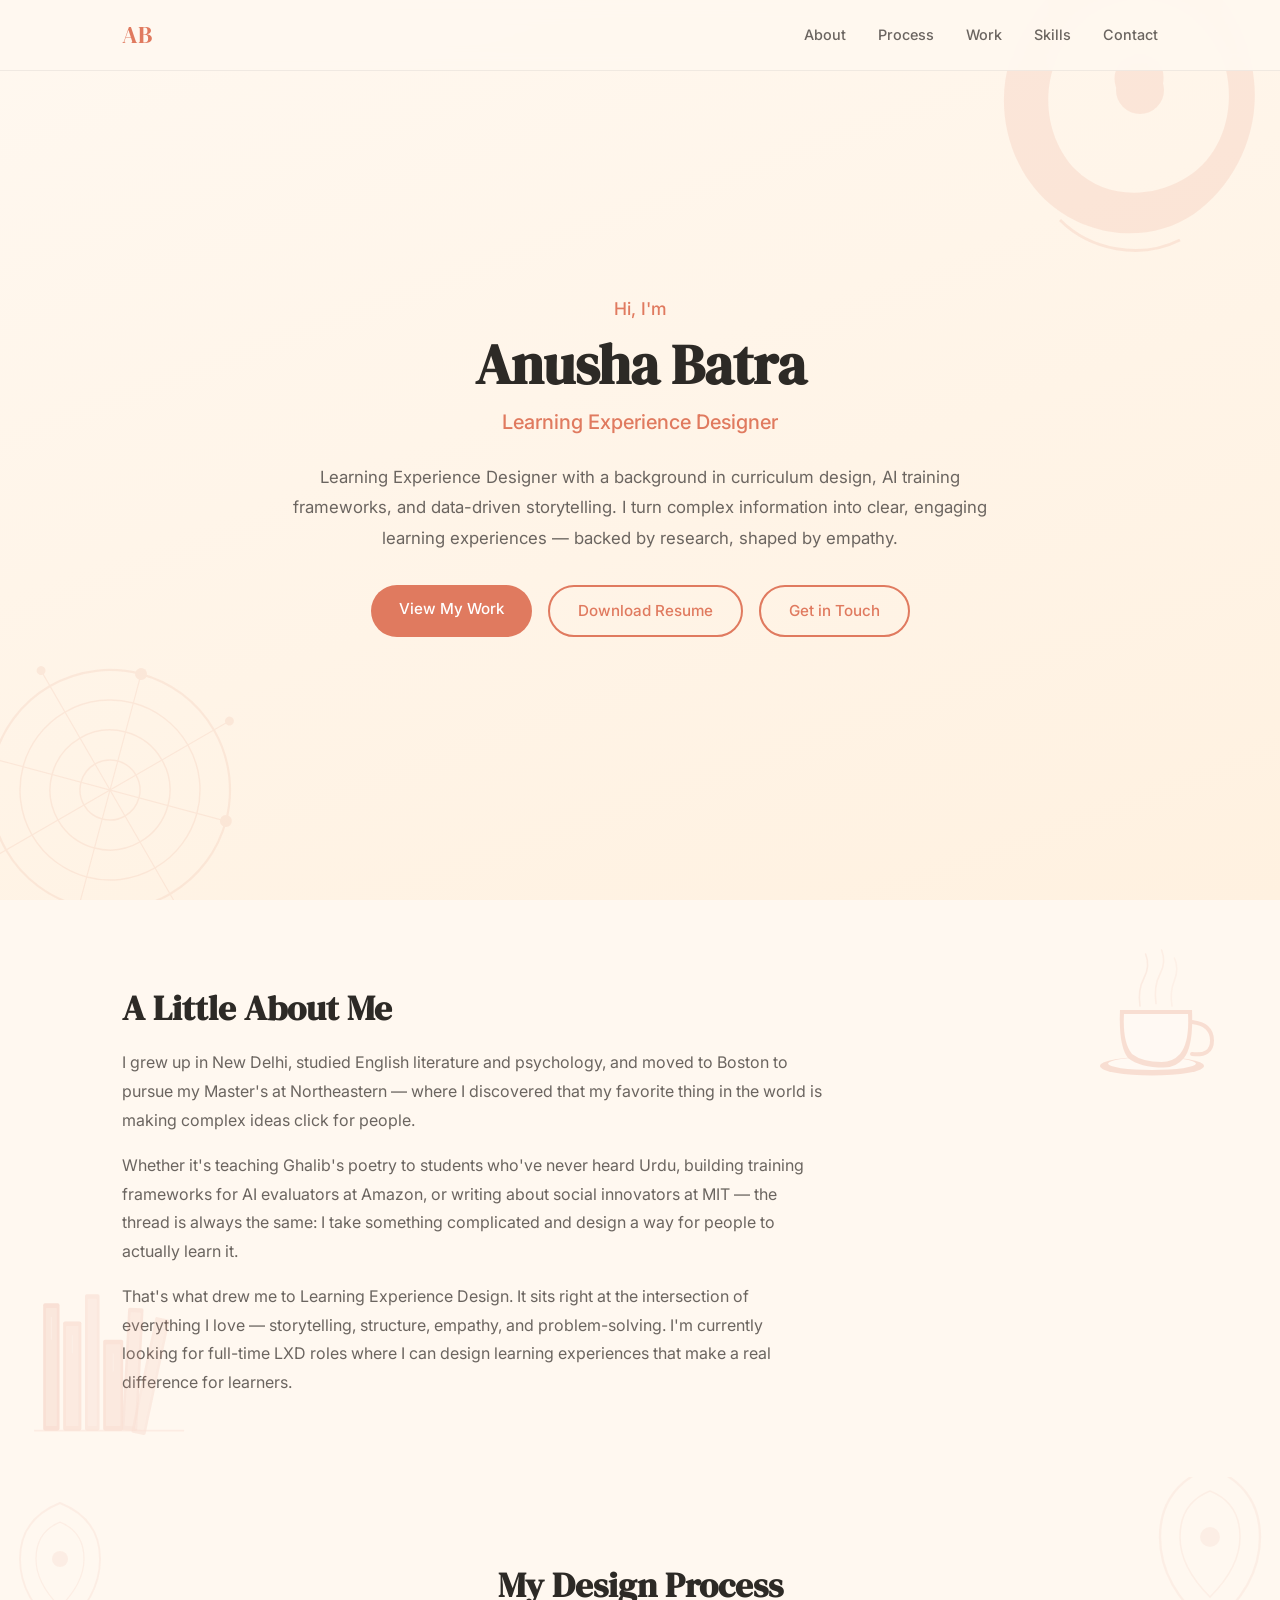
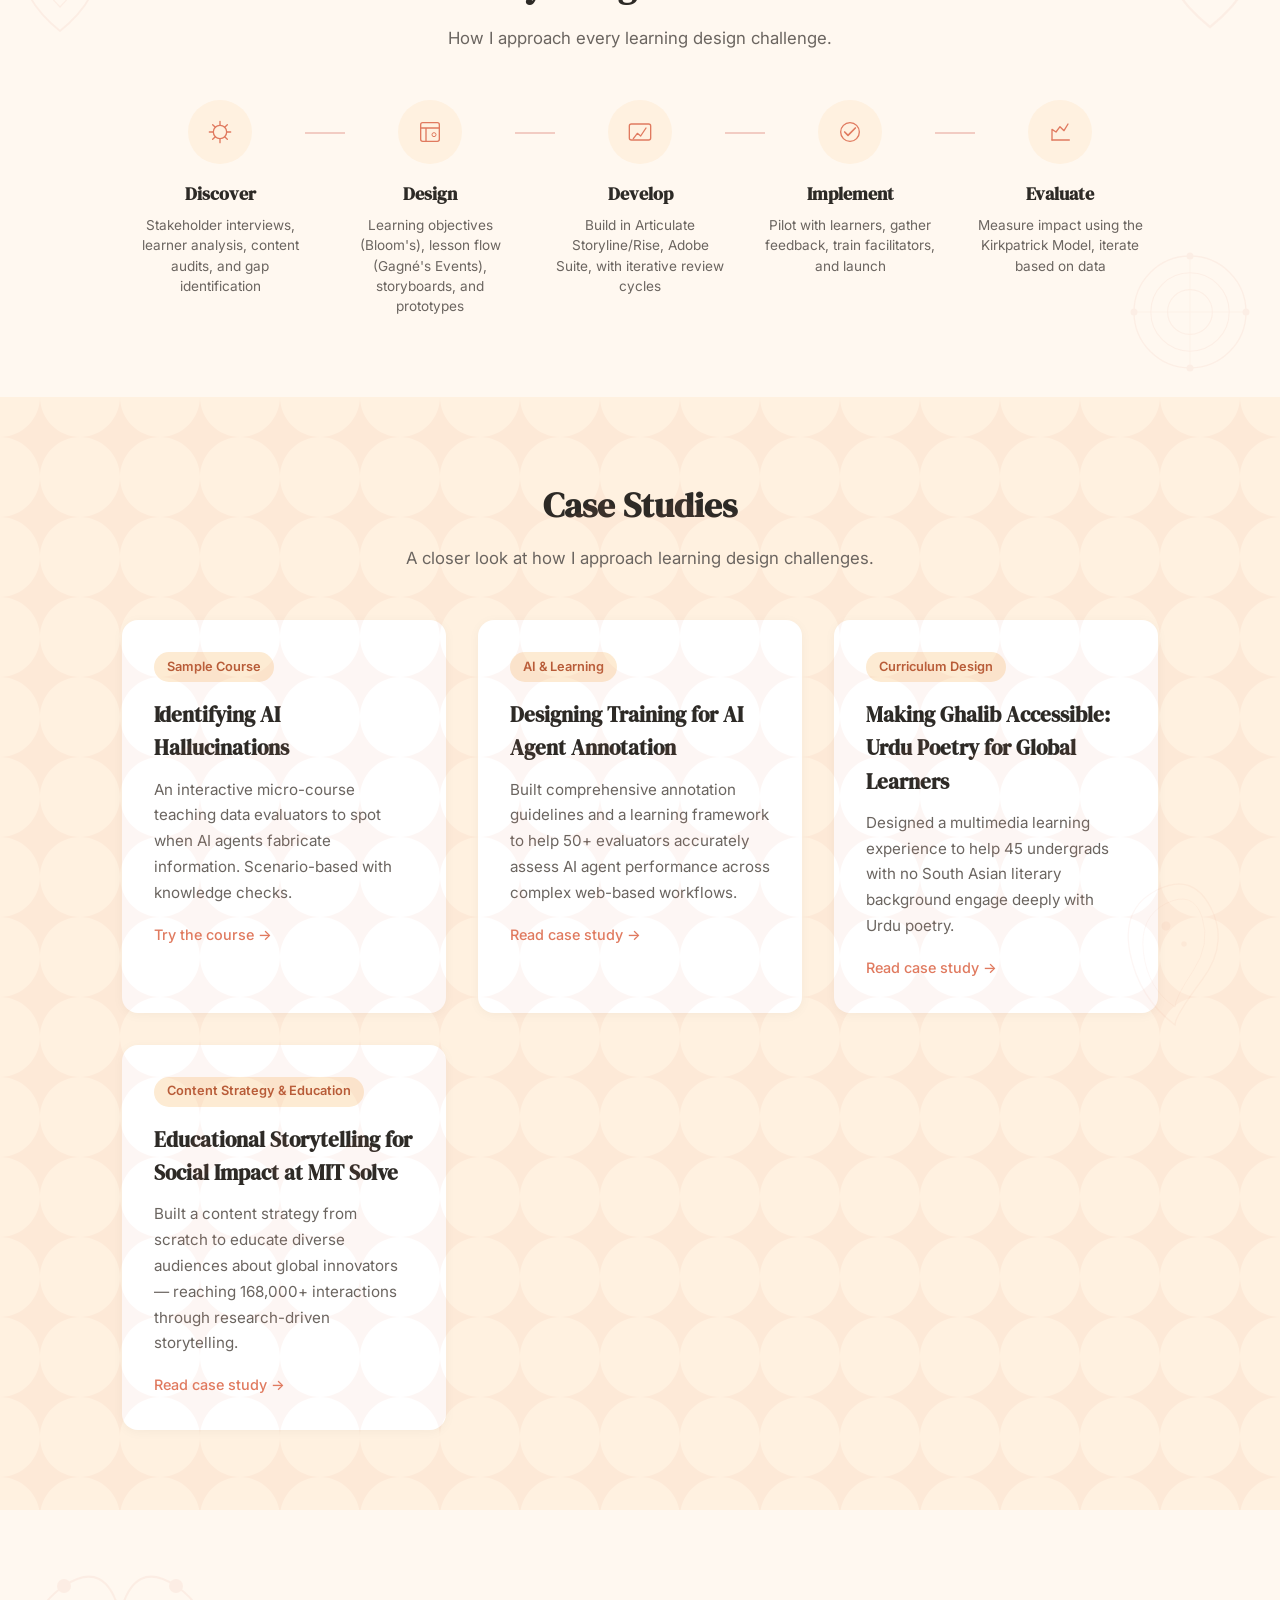
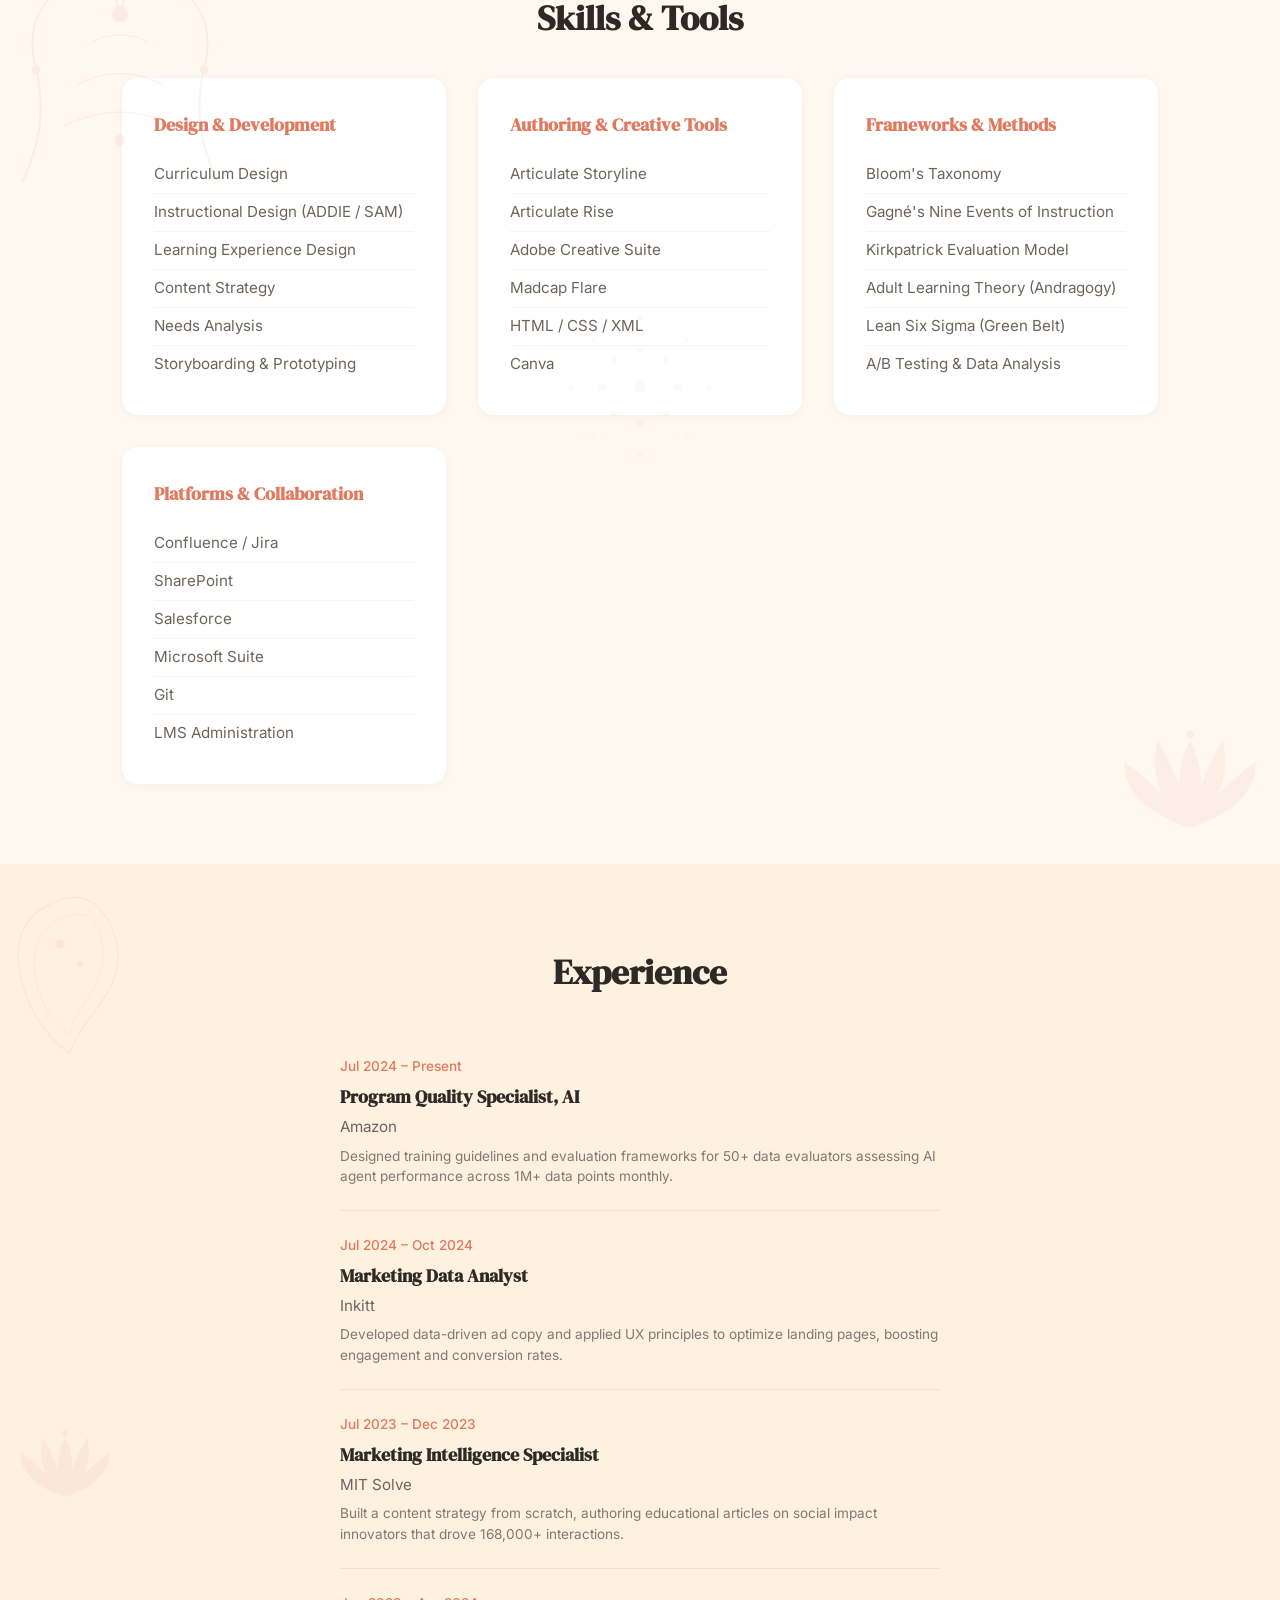
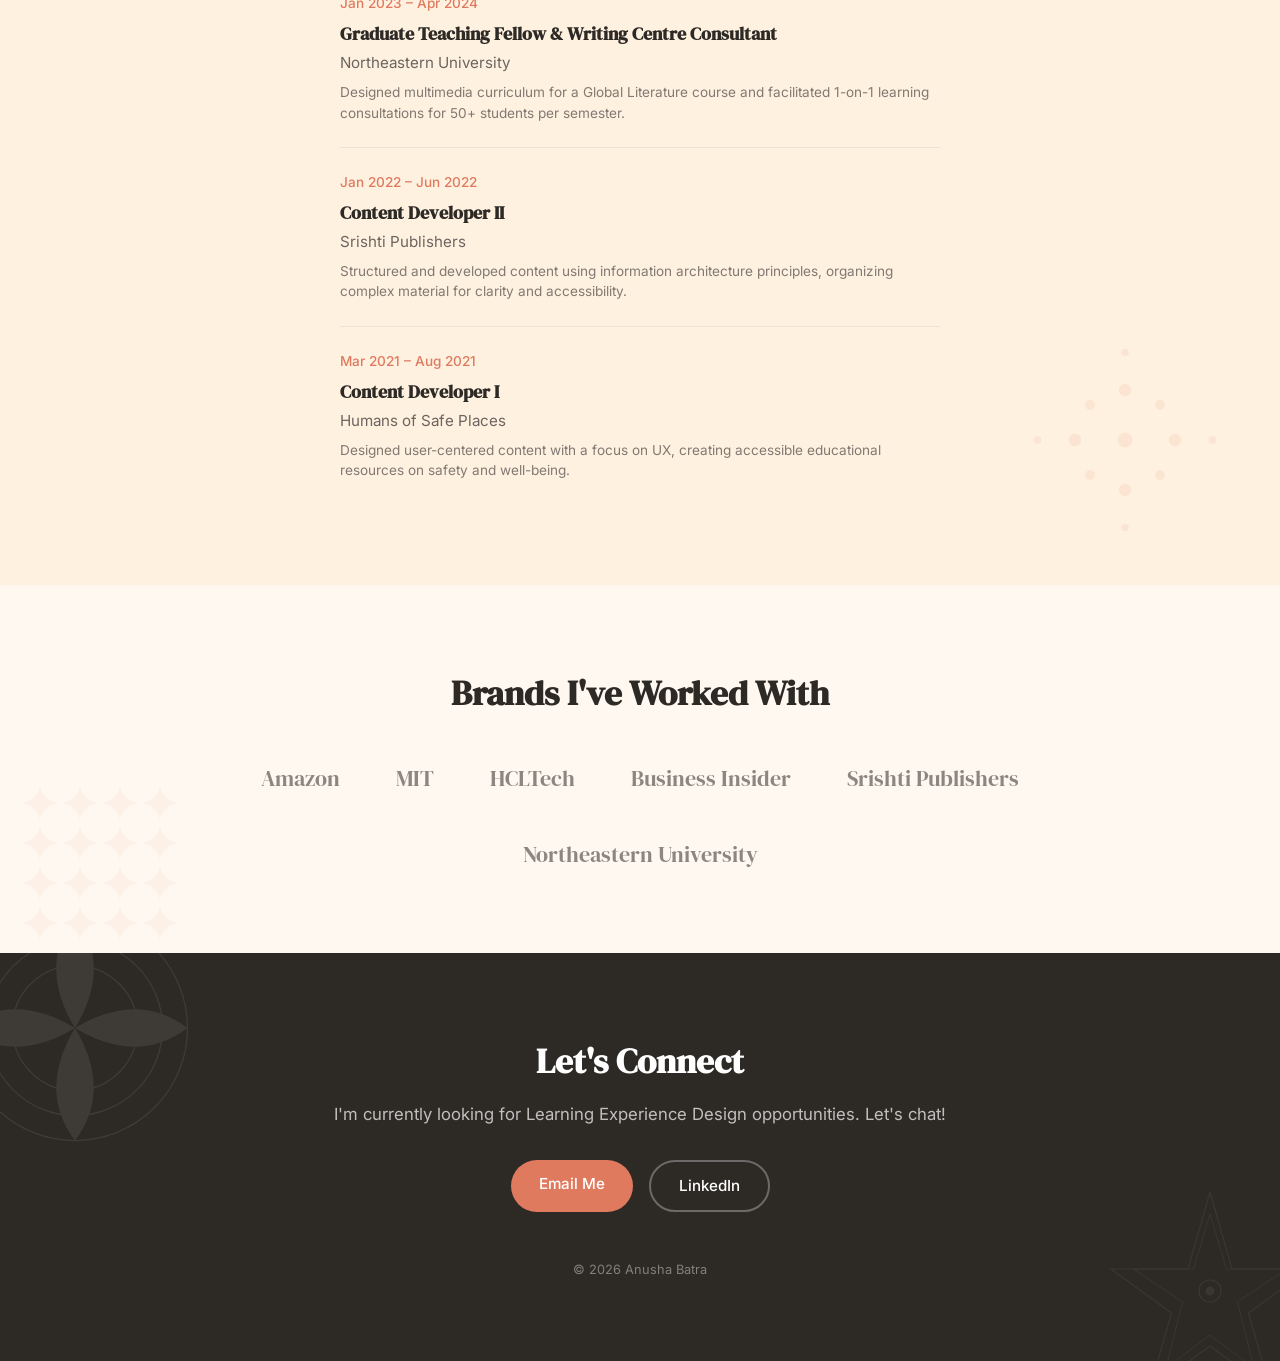
==== index.html @ 84cfc6dc "Add files via upload" ====
<!DOCTYPE html>
<html lang="en">
<head>
  <meta charset="UTF-8">
  <meta name="viewport" content="width=device-width, initial-scale=1.0">
  <title>Anusha Batra | Learning Experience Designer</title>
  <link rel="stylesheet" href="styles.css">
  <link rel="preconnect" href="https://fonts.googleapis.com">
  <link rel="preconnect" href="https://fonts.gstatic.com" crossorigin>
  <link href="https://fonts.googleapis.com/css2?family=DM+Serif+Display&family=Inter:wght@400;500;600&display=swap" rel="stylesheet">
</head>
<body>
  <nav class="navbar" aria-label="Main navigation">
    <div class="nav-container">
      <a href="#" class="nav-logo">AB</a>
      <ul class="nav-links">
        <li><a href="#about">About</a></li>
        <li><a href="#process">Process</a></li>
        <li><a href="#work">Work</a></li>
        <li><a href="#skills">Skills</a></li>
        <li><a href="#contact">Contact</a></li>
      </ul>
    </div>
  </nav>

  <header class="hero" id="about">
    <div class="hero-content">
      <p class="hero-greeting">Hi, I'm</p>
      <h1 class="hero-name">Anusha Batra</h1>
      <p class="hero-title">Learning Experience Designer</p>
      <p class="hero-bio">
        Learning Experience Designer with a background in curriculum design, AI training frameworks, 
        and data-driven storytelling. I turn complex information into clear, engaging learning 
        experiences &mdash; backed by research, shaped by empathy.
      </p>
      <div class="hero-cta">
        <a href="#work" class="btn btn-primary">View My Work</a>
        <a href="resume.pdf" download class="btn btn-secondary">Download Resume</a>
        <a href="#contact" class="btn btn-secondary">Get in Touch</a>
      </div>
    </div>
  </header>

  <section class="about-me" id="about-me">
    <div class="section-container">
      <div class="about-grid">
        <div class="about-text">
          <h2 class="section-title" style="text-align:left;">A Little About Me</h2>
          <p>
            I grew up in New Delhi, studied English literature and psychology, and moved to Boston 
            to pursue my Master's at Northeastern — where I discovered that my favorite thing in 
            the world is making complex ideas click for people.
          </p>
          <p>
            Whether it's teaching Ghalib's poetry to students who've never heard Urdu, building 
            training frameworks for AI evaluators at Amazon, or writing about social innovators 
            at MIT — the thread is always the same: I take something complicated and design a 
            way for people to actually learn it.
          </p>
          <p>
            That's what drew me to Learning Experience Design. It sits right at the intersection 
            of everything I love — storytelling, structure, empathy, and problem-solving. I'm 
            currently looking for full-time LXD roles where I can design learning experiences 
            that make a real difference for learners.
          </p>
        </div>
      </div>
    </div>
  </section>

  <section class="process" id="process">
    <div class="motif motif-process-1" aria-hidden="true"></div>
    <div class="motif motif-process-2" aria-hidden="true"></div>
    <div class="section-container">
      <h2 class="section-title">My Design Process</h2>
      <p class="section-subtitle">How I approach every learning design challenge.</p>
      <div class="process-track">
        <div class="process-step">
          <div class="process-icon">
            <svg viewBox="0 0 48 48" fill="none" xmlns="http://www.w3.org/2000/svg" aria-hidden="true">
              <circle cx="24" cy="24" r="10" stroke="currentColor" stroke-width="2"/>
              <path d="M24 14V8M24 40v-6M34 24h6M8 24h6M31 17l4-4M13 35l4-4M31 31l4 4M13 13l4 4" stroke="currentColor" stroke-width="2" stroke-linecap="round"/>
            </svg>
          </div>
          <h3 class="process-label">Discover</h3>
          <p class="process-desc">Stakeholder interviews, learner analysis, content audits, and gap identification</p>
        </div>
        <div class="process-connector" aria-hidden="true"></div>
        <div class="process-step">
          <div class="process-icon">
            <svg viewBox="0 0 48 48" fill="none" xmlns="http://www.w3.org/2000/svg" aria-hidden="true">
              <rect x="10" y="10" width="28" height="28" rx="3" stroke="currentColor" stroke-width="2"/>
              <path d="M10 18h28M18 18v20" stroke="currentColor" stroke-width="2"/>
              <circle cx="30" cy="28" r="3" stroke="currentColor" stroke-width="1.5"/>
            </svg>
          </div>
          <h3 class="process-label">Design</h3>
          <p class="process-desc">Learning objectives (Bloom's), lesson flow (Gagn&eacute;'s Events), storyboards, and prototypes</p>
        </div>
        <div class="process-connector" aria-hidden="true"></div>
        <div class="process-step">
          <div class="process-icon">
            <svg viewBox="0 0 48 48" fill="none" xmlns="http://www.w3.org/2000/svg" aria-hidden="true">
              <path d="M14 34l6-8 5 4 8-12" stroke="currentColor" stroke-width="2" stroke-linecap="round" stroke-linejoin="round"/>
              <rect x="8" y="12" width="32" height="24" rx="3" stroke="currentColor" stroke-width="2"/>
            </svg>
          </div>
          <h3 class="process-label">Develop</h3>
          <p class="process-desc">Build in Articulate Storyline/Rise, Adobe Suite, with iterative review cycles</p>
        </div>
        <div class="process-connector" aria-hidden="true"></div>
        <div class="process-step">
          <div class="process-icon">
            <svg viewBox="0 0 48 48" fill="none" xmlns="http://www.w3.org/2000/svg" aria-hidden="true">
              <path d="M16 24l5 5 11-11" stroke="currentColor" stroke-width="2.5" stroke-linecap="round" stroke-linejoin="round"/>
              <circle cx="24" cy="24" r="14" stroke="currentColor" stroke-width="2"/>
            </svg>
          </div>
          <h3 class="process-label">Implement</h3>
          <p class="process-desc">Pilot with learners, gather feedback, train facilitators, and launch</p>
        </div>
        <div class="process-connector" aria-hidden="true"></div>
        <div class="process-step">
          <div class="process-icon">
            <svg viewBox="0 0 48 48" fill="none" xmlns="http://www.w3.org/2000/svg" aria-hidden="true">
              <path d="M12 36V20l6 4 6-8 6 6 6-10" stroke="currentColor" stroke-width="2" stroke-linecap="round" stroke-linejoin="round"/>
              <path d="M12 36h26" stroke="currentColor" stroke-width="2" stroke-linecap="round"/>
            </svg>
          </div>
          <h3 class="process-label">Evaluate</h3>
          <p class="process-desc">Measure impact using the Kirkpatrick Model, iterate based on data</p>
        </div>
      </div>
    </div>
  </section>

  <section class="work" id="work">
    <div class="motif motif-work-1" aria-hidden="true"></div>
    <div class="section-container">
      <h2 class="section-title">Case Studies</h2>
      <p class="section-subtitle">A closer look at how I approach learning design challenges.</p>

      <div class="case-studies-grid">
        <article class="case-card">
          <a href="sample-course.html" class="case-card-link">
          <div class="case-tag">Sample Course</div>
          <h3 class="case-title">Identifying AI Hallucinations</h3>
          <p class="case-summary">
            An interactive micro-course teaching data evaluators to spot when AI agents 
            fabricate information. Scenario-based with knowledge checks.
          </p>
          <span class="case-link">Try the course &rarr;</span>
          </a>
        </article>

        <article class="case-card">
          <a href="case-study-1.html" class="case-card-link">
          <div class="case-tag">AI &amp; Learning</div>
          <h3 class="case-title">Designing Training for AI Agent Annotation</h3>
          <p class="case-summary">
            Built comprehensive annotation guidelines and a learning framework to help 50+ evaluators 
            accurately assess AI agent performance across complex web-based workflows.
          </p>
          <span class="case-link">Read case study &rarr;</span>
          </a>
        </article>

        <article class="case-card">
          <a href="case-study-2.html" class="case-card-link">
          <div class="case-tag">Curriculum Design</div>
          <h3 class="case-title">Making Ghalib Accessible: Urdu Poetry for Global Learners</h3>
          <p class="case-summary">
            Designed a multimedia learning experience to help 45 undergrads with no South Asian 
            literary background engage deeply with Urdu poetry.
          </p>
          <span class="case-link">Read case study &rarr;</span>
          </a>
        </article>

        <article class="case-card">
          <a href="case-study-3.html" class="case-card-link">
          <div class="case-tag">Content Strategy &amp; Education</div>
          <h3 class="case-title">Educational Storytelling for Social Impact at MIT Solve</h3>
          <p class="case-summary">
            Built a content strategy from scratch to educate diverse audiences about global 
            innovators — reaching 168,000+ interactions through research-driven storytelling.
          </p>
          <span class="case-link">Read case study &rarr;</span>
          </a>
        </article>
      </div>
    </div>
  </section>

  <section class="skills" id="skills">
    <div class="motif motif-skills-1" aria-hidden="true"></div>
    <div class="section-container">
      <h2 class="section-title">Skills &amp; Tools</h2>
      <div class="skills-grid">
        <div class="skill-group">
          <h3 class="skill-group-title">Design &amp; Development</h3>
          <ul class="skill-list">
            <li>Curriculum Design</li>
            <li>Instructional Design (ADDIE / SAM)</li>
            <li>Learning Experience Design</li>
            <li>Content Strategy</li>
            <li>Needs Analysis</li>
            <li>Storyboarding &amp; Prototyping</li>
          </ul>
        </div>
        <div class="skill-group">
          <h3 class="skill-group-title">Authoring &amp; Creative Tools</h3>
          <ul class="skill-list">
            <li>Articulate Storyline</li>
            <li>Articulate Rise</li>
            <li>Adobe Creative Suite</li>
            <li>Madcap Flare</li>
            <li>HTML / CSS / XML</li>
            <li>Canva</li>
          </ul>
        </div>
        <div class="skill-group">
          <h3 class="skill-group-title">Frameworks &amp; Methods</h3>
          <ul class="skill-list">
            <li>Bloom's Taxonomy</li>
            <li>Gagn&eacute;'s Nine Events of Instruction</li>
            <li>Kirkpatrick Evaluation Model</li>
            <li>Adult Learning Theory (Andragogy)</li>
            <li>Lean Six Sigma (Green Belt)</li>
            <li>A/B Testing &amp; Data Analysis</li>
          </ul>
        </div>
        <div class="skill-group">
          <h3 class="skill-group-title">Platforms &amp; Collaboration</h3>
          <ul class="skill-list">
            <li>Confluence / Jira</li>
            <li>SharePoint</li>
            <li>Salesforce</li>
            <li>Microsoft Suite</li>
            <li>Git</li>
            <li>LMS Administration</li>
          </ul>
        </div>
      </div>
    </div>
  </section>

  <section class="experience" id="experience">
    <div class="motif motif-exp-1" aria-hidden="true"></div>
    <div class="section-container">
      <h2 class="section-title">Experience</h2>
      <div class="timeline">
        <div class="timeline-item">
          <div class="timeline-date">Jul 2024 &ndash; Present</div>
          <h3 class="timeline-role">Program Quality Specialist, AI</h3>
          <p class="timeline-company">Amazon</p>
          <p class="timeline-desc">Designed training guidelines and evaluation frameworks for 50+ data evaluators assessing AI agent performance across 1M+ data points monthly.</p>
        </div>
        <div class="timeline-item">
          <div class="timeline-date">Jul 2024 &ndash; Oct 2024</div>
          <h3 class="timeline-role">Marketing Data Analyst</h3>
          <p class="timeline-company">Inkitt</p>
          <p class="timeline-desc">Developed data-driven ad copy and applied UX principles to optimize landing pages, boosting engagement and conversion rates.</p>
        </div>
        <div class="timeline-item">
          <div class="timeline-date">Jul 2023 &ndash; Dec 2023</div>
          <h3 class="timeline-role">Marketing Intelligence Specialist</h3>
          <p class="timeline-company">MIT Solve</p>
          <p class="timeline-desc">Built a content strategy from scratch, authoring educational articles on social impact innovators that drove 168,000+ interactions.</p>
        </div>
        <div class="timeline-item">
          <div class="timeline-date">Jan 2023 &ndash; Apr 2024</div>
          <h3 class="timeline-role">Graduate Teaching Fellow &amp; Writing Centre Consultant</h3>
          <p class="timeline-company">Northeastern University</p>
          <p class="timeline-desc">Designed multimedia curriculum for a Global Literature course and facilitated 1-on-1 learning consultations for 50+ students per semester.</p>
        </div>
        <div class="timeline-item">
          <div class="timeline-date">Jan 2022 &ndash; Jun 2022</div>
          <h3 class="timeline-role">Content Developer II</h3>
          <p class="timeline-company">Srishti Publishers</p>
          <p class="timeline-desc">Structured and developed content using information architecture principles, organizing complex material for clarity and accessibility.</p>
        </div>
        <div class="timeline-item">
          <div class="timeline-date">Mar 2021 &ndash; Aug 2021</div>
          <h3 class="timeline-role">Content Developer I</h3>
          <p class="timeline-company">Humans of Safe Places</p>
          <p class="timeline-desc">Designed user-centered content with a focus on UX, creating accessible educational resources on safety and well-being.</p>
        </div>
      </div>
    </div>
  </section>

  <section class="brands">
    <div class="motif motif-edu-1" aria-hidden="true"></div>
    <div class="section-container">
      <h2 class="section-title">Brands I've Worked With</h2>
      <div class="brands-grid">
        <div class="brand-item">Amazon</div>
        <div class="brand-item">MIT</div>
        <div class="brand-item">HCLTech</div>
        <div class="brand-item">Business Insider</div>
        <div class="brand-item">Srishti Publishers</div>
        <div class="brand-item">Northeastern University</div>
      </div>
    </div>
  </section>

  <footer class="footer" id="contact">
    <div class="section-container">
      <h2 class="section-title">Let's Connect</h2>
      <p class="footer-text">I'm currently looking for Learning Experience Design opportunities. Let's chat!</p>
      <div class="footer-links">
        <a href="mailto:anusha.batra2009@gmail.com" class="btn btn-primary">Email Me</a>
        <a href="https://www.linkedin.com/in/anusha-batra/" target="_blank" rel="noopener noreferrer" class="btn btn-secondary">LinkedIn</a>
      </div>
      <p class="footer-copy">&copy; 2026 Anusha Batra</p>
    </div>
  </footer>
</body>
</html>
---- styles.css ----
/* === Reset & Base === */
*, *::before, *::after {
  margin: 0;
  padding: 0;
  box-sizing: border-box;
}

:root {
  --color-bg: #FFF8F0;
  --color-bg-warm: #FFF1E0;
  --color-text: #2D2A26;
  --color-text-light: #6B6560;
  --color-accent: #E07A5F;
  --color-accent-hover: #C4603F;
  --color-accent-soft: #F2CCC3;
  --color-card-bg: #FFFFFF;
  --color-tag-bg: #FDEBD3;
  --color-tag-text: #B85C38;
  --font-heading: 'DM Serif Display', serif;
  --font-body: 'Inter', sans-serif;
}

html {
  scroll-behavior: smooth;
}

body {
  font-family: var(--font-body);
  background-color: var(--color-bg);
  color: var(--color-text);
  line-height: 1.6;
}

/* === Navigation === */
.navbar {
  position: fixed;
  top: 0;
  width: 100%;
  background: rgba(255, 248, 240, 0.95);
  backdrop-filter: blur(10px);
  z-index: 100;
  border-bottom: 1px solid rgba(0,0,0,0.06);
}

.nav-container {
  max-width: 1100px;
  margin: 0 auto;
  padding: 1rem 2rem;
  display: flex;
  justify-content: space-between;
  align-items: center;
}

.nav-logo {
  font-family: var(--font-heading);
  font-size: 1.5rem;
  color: var(--color-accent);
  text-decoration: none;
}

.nav-links {
  list-style: none;
  display: flex;
  gap: 2rem;
}

.nav-links a {
  text-decoration: none;
  color: var(--color-text-light);
  font-size: 0.9rem;
  font-weight: 500;
  transition: color 0.2s;
}

.nav-links a:hover {
  color: var(--color-accent);
}

/* === Hero === */
.hero {
  min-height: 100vh;
  display: flex;
  align-items: center;
  justify-content: center;
  padding: 6rem 2rem 4rem;
  background: linear-gradient(160deg, var(--color-bg) 0%, var(--color-bg-warm) 100%);
  position: relative;
  overflow: hidden;
}

/* Desi-inspired paisley corner — top right */
.hero::before {
  content: '';
  position: absolute;
  top: -60px;
  right: -60px;
  width: 400px;
  height: 400px;
  opacity: 0.12;
  background-image: url("data:image/svg+xml,%3Csvg xmlns='http://www.w3.org/2000/svg' viewBox='0 0 200 200'%3E%3Cpath d='M100 10c-30 0-55 20-65 50-8 25 0 55 20 72s50 20 72 5c20-14 33-40 30-67C154 35 130 10 100 10zm0 20c20 0 38 15 43 35 5 22-3 45-22 55-18 10-40 8-53-5s-18-35-10-55C65 42 82 30 100 30z' fill='%23E07A5F'/%3E%3Ccircle cx='100' cy='75' r='12' fill='%23E07A5F'/%3E%3Cpath d='M100 55c-5 0-10 4-12 10-2 5 0 12 5 15s12 4 15 0 5-10 3-16c-2-5-6-9-11-9z' fill='%23E07A5F'/%3E%3Cpath d='M70 120c10 15 30 20 50 15' stroke='%23E07A5F' fill='none' stroke-width='2'/%3E%3Cpath d='M60 140c15 15 40 20 60 10' stroke='%23E07A5F' fill='none' stroke-width='1.5'/%3E%3C/svg%3E");
  background-repeat: no-repeat;
  background-size: contain;
  pointer-events: none;
}

/* Desi-inspired motif — bottom left */
.hero::after {
  content: '';
  position: absolute;
  bottom: -40px;
  left: -40px;
  width: 300px;
  height: 300px;
  opacity: 0.1;
  background-image: url("data:image/svg+xml,%3Csvg xmlns='http://www.w3.org/2000/svg' viewBox='0 0 200 200'%3E%3Ccircle cx='100' cy='100' r='80' stroke='%23E07A5F' fill='none' stroke-width='1.5'/%3E%3Ccircle cx='100' cy='100' r='60' stroke='%23E07A5F' fill='none' stroke-width='1'/%3E%3Ccircle cx='100' cy='100' r='40' stroke='%23E07A5F' fill='none' stroke-width='1'/%3E%3Ccircle cx='100' cy='100' r='20' stroke='%23E07A5F' fill='none' stroke-width='1'/%3E%3Cpath d='M100 20 L100 180 M20 100 L180 100 M35 35 L165 165 M165 35 L35 165' stroke='%23E07A5F' fill='none' stroke-width='0.8'/%3E%3Ccircle cx='100' cy='20' r='4' fill='%23E07A5F'/%3E%3Ccircle cx='100' cy='180' r='4' fill='%23E07A5F'/%3E%3Ccircle cx='20' cy='100' r='4' fill='%23E07A5F'/%3E%3Ccircle cx='180' cy='100' r='4' fill='%23E07A5F'/%3E%3Ccircle cx='35' cy='35' r='3' fill='%23E07A5F'/%3E%3Ccircle cx='165' cy='165' r='3' fill='%23E07A5F'/%3E%3Ccircle cx='165' cy='35' r='3' fill='%23E07A5F'/%3E%3Ccircle cx='35' cy='165' r='3' fill='%23E07A5F'/%3E%3C/svg%3E");
  background-repeat: no-repeat;
  background-size: contain;
  pointer-events: none;
  transform: rotate(15deg);
}

.hero-content {
  max-width: 700px;
  text-align: center;
}

.hero-greeting {
  font-size: 1.1rem;
  color: var(--color-accent);
  font-weight: 500;
  margin-bottom: 0.5rem;
}

.hero-name {
  font-family: var(--font-heading);
  font-size: 3.5rem;
  color: var(--color-text);
  margin-bottom: 0.5rem;
  line-height: 1.2;
}

.hero-title {
  font-size: 1.25rem;
  color: var(--color-accent);
  font-weight: 500;
  margin-bottom: 1.5rem;
}

.hero-bio {
  font-size: 1.05rem;
  color: var(--color-text-light);
  line-height: 1.8;
  margin-bottom: 2rem;
}

.hero-cta {
  display: flex;
  gap: 1rem;
  justify-content: center;
  flex-wrap: wrap;
}

/* === Buttons === */
.btn {
  display: inline-block;
  padding: 0.75rem 1.75rem;
  border-radius: 50px;
  text-decoration: none;
  font-size: 0.95rem;
  font-weight: 500;
  transition: all 0.2s;
}

.btn-primary {
  background: var(--color-accent);
  color: #fff;
}

.btn-primary:hover {
  background: var(--color-accent-hover);
  transform: translateY(-1px);
}

.btn-secondary {
  background: transparent;
  color: var(--color-accent);
  border: 2px solid var(--color-accent);
}

.btn-secondary:hover {
  background: var(--color-accent);
  color: #fff;
  transform: translateY(-1px);
}

/* === Sections === */
.section-container {
  max-width: 1100px;
  margin: 0 auto;
  padding: 5rem 2rem;
}

.section-title {
  font-family: var(--font-heading);
  font-size: 2.2rem;
  text-align: center;
  margin-bottom: 0.75rem;
  color: var(--color-text);
}

.section-subtitle {
  text-align: center;
  color: var(--color-text-light);
  margin-bottom: 3rem;
  font-size: 1.05rem;
}

/* === About Me === */
.about-me {
  background: var(--color-bg);
  position: relative;
  overflow: hidden;
}

/* Chai cup — right side */
.about-me::before {
  content: '';
  position: absolute;
  top: 30px;
  right: 40px;
  width: 160px;
  height: 160px;
  opacity: 0.2;
  background-image: url("data:image/svg+xml,%3Csvg xmlns='http://www.w3.org/2000/svg' viewBox='0 0 200 200'%3E%3C!-- saucer --%3E%3Cellipse cx='90' cy='170' rx='65' ry='12' fill='%23E07A5F'/%3E%3Cellipse cx='90' cy='167' rx='55' ry='8' fill='%23fff'/%3E%3C!-- cup body --%3E%3Cpath d='M50 100 Q48 145 60 160 Q75 172 105 172 Q120 172 130 160 Q142 145 140 100 Z' fill='%23E07A5F'/%3E%3Cpath d='M55 105 Q53 140 65 155 Q78 165 102 165 Q116 165 125 155 Q137 140 135 105 Z' fill='%23fff'/%3E%3C!-- handle --%3E%3Cpath d='M140 115 Q165 118 165 138 Q165 158 140 155' stroke='%23E07A5F' fill='none' stroke-width='5' stroke-linecap='round'/%3E%3C!-- steam --%3E%3Cpath d='M75 95 Q72 75 80 60 Q88 45 82 30' stroke='%23E07A5F' fill='none' stroke-width='2' stroke-linecap='round' opacity='0.5'/%3E%3Cpath d='M95 92 Q92 70 100 55 Q108 40 102 25' stroke='%23E07A5F' fill='none' stroke-width='2' stroke-linecap='round' opacity='0.4'/%3E%3Cpath d='M115 95 Q112 78 118 63 Q124 48 118 35' stroke='%23E07A5F' fill='none' stroke-width='2' stroke-linecap='round' opacity='0.3'/%3E%3C/svg%3E");
  background-repeat: no-repeat;
  background-size: contain;
  pointer-events: none;
}

/* Stacked books — bottom left */
.about-me::after {
  content: '';
  position: absolute;
  bottom: 10px;
  left: 25px;
  width: 200px;
  height: 200px;
  opacity: 0.18;
  background-image: url("data:image/svg+xml,%3Csvg xmlns='http://www.w3.org/2000/svg' viewBox='0 0 220 220'%3E%3C!-- standing book 1 tall --%3E%3Crect x='20' y='40' width='18' height='140' rx='2' fill='%23E07A5F'/%3E%3Crect x='23' y='45' width='12' height='130' rx='1' fill='%23fff' opacity='0.25'/%3E%3Cline x1='29' y1='55' x2='29' y2='80' stroke='%23fff' stroke-width='1' opacity='0.4'/%3E%3C!-- standing book 2 medium --%3E%3Crect x='42' y='60' width='20' height='120' rx='2' fill='%23E07A5F' opacity='0.85'/%3E%3Crect x='45' y='65' width='14' height='110' rx='1' fill='%23fff' opacity='0.25'/%3E%3Cline x1='52' y1='75' x2='52' y2='95' stroke='%23fff' stroke-width='1' opacity='0.4'/%3E%3C!-- standing book 3 tallest --%3E%3Crect x='66' y='30' width='16' height='150' rx='2' fill='%23E07A5F' opacity='0.7'/%3E%3Crect x='69' y='35' width='10' height='140' rx='1' fill='%23fff' opacity='0.25'/%3E%3C!-- standing book 4 short --%3E%3Crect x='86' y='80' width='22' height='100' rx='2' fill='%23E07A5F' opacity='0.9'/%3E%3Crect x='89' y='85' width='16' height='90' rx='1' fill='%23fff' opacity='0.25'/%3E%3Cline x1='97' y1='95' x2='97' y2='115' stroke='%23fff' stroke-width='1' opacity='0.4'/%3E%3C!-- standing book 5 leaning slightly --%3E%3Crect x='110' y='45' width='17' height='135' rx='2' fill='%23E07A5F' opacity='0.75' transform='rotate(3 118 112)'/%3E%3Crect x='113' y='50' width='11' height='125' rx='1' fill='%23fff' opacity='0.25' transform='rotate(3 118 112)'/%3E%3C!-- one book leaning against the row --%3E%3Crect x='130' y='55' width='16' height='130' rx='2' fill='%23E07A5F' opacity='0.6' transform='rotate(12 138 120)'/%3E%3Crect x='133' y='60' width='10' height='120' rx='1' fill='%23fff' opacity='0.2' transform='rotate(12 138 120)'/%3E%3C!-- shelf line --%3E%3Cline x1='10' y1='180' x2='175' y2='180' stroke='%23E07A5F' stroke-width='2' opacity='0.5'/%3E%3C/svg%3E");
  background-repeat: no-repeat;
  background-size: contain;
  pointer-events: none;
}

.about-grid {
  max-width: 700px;
}

.about-text p {
  color: var(--color-text-light);
  font-size: 1rem;
  line-height: 1.8;
  margin-bottom: 1rem;
}

.about-text p:last-child {
  margin-bottom: 0;
}

/* === Design Process === */
.process {
  background: var(--color-bg);
  position: relative;
  overflow: hidden;
}

.process::before {
  content: '';
  position: absolute;
  top: -30px;
  right: -30px;
  width: 200px;
  height: 200px;
  opacity: 0.07;
  background-image: url("data:image/svg+xml,%3Csvg xmlns='http://www.w3.org/2000/svg' viewBox='0 0 100 100'%3E%3Cpath d='M50 90 Q25 70 25 45 Q25 20 50 10 Q75 20 75 45 Q75 70 50 90z' stroke='%23E07A5F' fill='none' stroke-width='1.2'/%3E%3Cpath d='M50 75 Q35 60 35 45 Q35 28 50 22 Q65 28 65 45 Q65 60 50 75z' stroke='%23E07A5F' fill='none' stroke-width='0.8'/%3E%3Ccircle cx='50' cy='45' r='5' fill='%23E07A5F'/%3E%3C/svg%3E");
  background-repeat: no-repeat;
  background-size: contain;
  pointer-events: none;
}

.process-track {
  display: flex;
  align-items: flex-start;
  justify-content: center;
  gap: 0;
  margin-top: 2rem;
  flex-wrap: wrap;
}

.process-step {
  display: flex;
  flex-direction: column;
  align-items: center;
  text-align: center;
  max-width: 170px;
  flex: 0 0 auto;
}

.process-icon {
  width: 64px;
  height: 64px;
  border-radius: 50%;
  background: var(--color-bg-warm);
  display: flex;
  align-items: center;
  justify-content: center;
  margin-bottom: 1rem;
  color: var(--color-accent);
  transition: transform 0.2s, background 0.2s;
}

.process-icon svg {
  width: 32px;
  height: 32px;
}

.process-step:hover .process-icon {
  transform: scale(1.1);
  background: var(--color-accent-soft);
}

.process-label {
  font-family: var(--font-heading);
  font-size: 1.1rem;
  margin-bottom: 0.4rem;
  color: var(--color-text);
}

.process-desc {
  font-size: 0.85rem;
  color: var(--color-text-light);
  line-height: 1.5;
}

.process-connector {
  width: 40px;
  height: 2px;
  background: var(--color-accent-soft);
  margin-top: 32px;
  flex-shrink: 0;
}

@media (max-width: 768px) {
  .process-track {
    flex-direction: column;
    align-items: center;
    gap: 1rem;
  }

  .process-connector {
    width: 2px;
    height: 30px;
    margin-top: 0;
  }

  .process-step {
    max-width: 250px;
  }
}

/* === Case Studies === */
.work {
  background: var(--color-bg-warm);
  position: relative;
  overflow: hidden;
}

/* Repeating jali / jaali lattice pattern across work section */
.work::before {
  content: '';
  position: absolute;
  top: 0;
  left: 0;
  width: 100%;
  height: 100%;
  opacity: 0.07;
  background-image: url("data:image/svg+xml,%3Csvg xmlns='http://www.w3.org/2000/svg' width='80' height='80' viewBox='0 0 80 80'%3E%3Cpath d='M40 0 C40 22 22 40 0 40 C22 40 40 58 40 80 C40 58 58 40 80 40 C58 40 40 22 40 0z' fill='%23E07A5F'/%3E%3C/svg%3E");
  background-size: 80px 80px;
  pointer-events: none;
}

.case-studies-grid {
  display: grid;
  grid-template-columns: repeat(auto-fit, minmax(300px, 1fr));
  gap: 2rem;
}

.case-card {
  background: var(--color-card-bg);
  border-radius: 16px;
  padding: 2rem;
  transition: transform 0.2s, box-shadow 0.2s;
  box-shadow: 0 2px 12px rgba(0,0,0,0.04);
}

.case-card:hover {
  transform: translateY(-4px);
  box-shadow: 0 8px 24px rgba(0,0,0,0.08);
}

.case-tag {
  display: inline-block;
  background: var(--color-tag-bg);
  color: var(--color-tag-text);
  font-size: 0.8rem;
  font-weight: 600;
  padding: 0.3rem 0.8rem;
  border-radius: 20px;
  margin-bottom: 1rem;
}

.case-title {
  font-family: var(--font-heading);
  font-size: 1.3rem;
  margin-bottom: 0.75rem;
}

.case-summary {
  color: var(--color-text-light);
  font-size: 0.95rem;
  line-height: 1.7;
  margin-bottom: 1rem;
}

.case-link {
  color: var(--color-accent);
  font-weight: 500;
  font-size: 0.9rem;
}

/* === Skills === */
.skills {
  position: relative;
  overflow: hidden;
}

/* Mehndi-inspired vine pattern — top left */
.skills::before {
  content: '';
  position: absolute;
  top: 20px;
  left: -20px;
  width: 280px;
  height: 280px;
  opacity: 0.08;
  background-image: url("data:image/svg+xml,%3Csvg xmlns='http://www.w3.org/2000/svg' viewBox='0 0 200 200'%3E%3Cpath d='M30 180 Q50 140 40 100 Q30 60 60 40 Q90 20 100 60 Q110 20 140 40 Q170 60 160 100 Q150 140 170 180' stroke='%23E07A5F' fill='none' stroke-width='1.5'/%3E%3Ccircle cx='60' cy='40' r='5' fill='%23E07A5F'/%3E%3Ccircle cx='140' cy='40' r='5' fill='%23E07A5F'/%3E%3Ccircle cx='100' cy='60' r='6' fill='%23E07A5F'/%3E%3Cpath d='M80 80 Q100 70 120 80' stroke='%23E07A5F' fill='none' stroke-width='1'/%3E%3Cpath d='M70 110 Q100 95 130 110' stroke='%23E07A5F' fill='none' stroke-width='1'/%3E%3Cpath d='M60 140 Q100 120 140 140' stroke='%23E07A5F' fill='none' stroke-width='1'/%3E%3Ccircle cx='40' cy='100' r='3' fill='%23E07A5F'/%3E%3Ccircle cx='160' cy='100' r='3' fill='%23E07A5F'/%3E%3Ccircle cx='100' cy='150' r='4' fill='%23E07A5F'/%3E%3C/svg%3E");
  background-repeat: no-repeat;
  background-size: contain;
  pointer-events: none;
}

/* Lotus motif — bottom right */
.skills::after {
  content: '';
  position: absolute;
  bottom: -30px;
  right: -20px;
  width: 220px;
  height: 220px;
  opacity: 0.07;
  background-image: url("data:image/svg+xml,%3Csvg xmlns='http://www.w3.org/2000/svg' viewBox='0 0 200 200'%3E%3Cpath d='M100 140 Q80 100 100 60 Q120 100 100 140z' fill='%23E07A5F'/%3E%3Cpath d='M100 140 Q60 110 70 60 Q90 90 100 140z' fill='%23E07A5F'/%3E%3Cpath d='M100 140 Q140 110 130 60 Q110 90 100 140z' fill='%23E07A5F'/%3E%3Cpath d='M100 140 Q40 120 40 80 Q70 100 100 140z' fill='%23E07A5F'/%3E%3Cpath d='M100 140 Q160 120 160 80 Q130 100 100 140z' fill='%23E07A5F'/%3E%3Ccircle cx='100' cy='55' r='4' fill='%23E07A5F'/%3E%3C/svg%3E");
  background-repeat: no-repeat;
  background-size: contain;
  pointer-events: none;
}

.skills-grid {
  display: grid;
  grid-template-columns: repeat(auto-fit, minmax(250px, 1fr));
  gap: 2rem;
  margin-top: 2rem;
}

.skill-group {
  background: var(--color-card-bg);
  border-radius: 16px;
  padding: 2rem;
  box-shadow: 0 2px 12px rgba(0,0,0,0.04);
}

.skill-group-title {
  font-family: var(--font-heading);
  font-size: 1.15rem;
  margin-bottom: 1rem;
  color: var(--color-accent);
}

.skill-list {
  list-style: none;
}

.skill-list li {
  padding: 0.4rem 0;
  color: var(--color-text-light);
  font-size: 0.95rem;
  border-bottom: 1px solid rgba(0,0,0,0.04);
}

.skill-list li:last-child {
  border-bottom: none;
}

/* === Experience Timeline === */
.experience {
  background: var(--color-bg-warm);
  position: relative;
  overflow: hidden;
}

/* Paisley vine — top left of experience */
.experience::before {
  content: '';
  position: absolute;
  top: 10px;
  left: -30px;
  width: 200px;
  height: 200px;
  opacity: 0.08;
  background-image: url("data:image/svg+xml,%3Csvg xmlns='http://www.w3.org/2000/svg' viewBox='0 0 200 200'%3E%3Cpath d='M100 180 Q60 150 50 100 Q40 50 80 30 Q120 10 140 50 Q160 90 130 130 Q100 170 100 180z' stroke='%23E07A5F' fill='none' stroke-width='1.5'/%3E%3Cpath d='M100 160 Q70 140 65 100 Q60 60 90 45 Q120 30 130 60 Q140 90 120 120 Q100 150 100 160z' stroke='%23E07A5F' fill='none' stroke-width='1'/%3E%3Ccircle cx='90' cy='70' r='5' fill='%23E07A5F'/%3E%3Ccircle cx='110' cy='90' r='3' fill='%23E07A5F'/%3E%3C/svg%3E");
  background-repeat: no-repeat;
  background-size: contain;
  pointer-events: none;
}

/* Small rangoli-inspired dots pattern */
.experience::after {
  content: '';
  position: absolute;
  bottom: 20px;
  right: 30px;
  width: 250px;
  height: 250px;
  opacity: 0.1;
  background-image: url("data:image/svg+xml,%3Csvg xmlns='http://www.w3.org/2000/svg' viewBox='0 0 100 100'%3E%3Ccircle cx='50' cy='50' r='3' fill='%23E07A5F'/%3E%3Ccircle cx='50' cy='30' r='2.5' fill='%23E07A5F'/%3E%3Ccircle cx='50' cy='70' r='2.5' fill='%23E07A5F'/%3E%3Ccircle cx='30' cy='50' r='2.5' fill='%23E07A5F'/%3E%3Ccircle cx='70' cy='50' r='2.5' fill='%23E07A5F'/%3E%3Ccircle cx='36' cy='36' r='2' fill='%23E07A5F'/%3E%3Ccircle cx='64' cy='36' r='2' fill='%23E07A5F'/%3E%3Ccircle cx='36' cy='64' r='2' fill='%23E07A5F'/%3E%3Ccircle cx='64' cy='64' r='2' fill='%23E07A5F'/%3E%3Ccircle cx='50' cy='15' r='1.5' fill='%23E07A5F'/%3E%3Ccircle cx='50' cy='85' r='1.5' fill='%23E07A5F'/%3E%3Ccircle cx='15' cy='50' r='1.5' fill='%23E07A5F'/%3E%3Ccircle cx='85' cy='50' r='1.5' fill='%23E07A5F'/%3E%3C/svg%3E");
  background-repeat: no-repeat;
  background-size: contain;
  pointer-events: none;
}

.timeline {
  max-width: 600px;
  margin: 2rem auto 0;
}

.timeline-item {
  padding: 1.5rem 0;
  border-bottom: 1px solid rgba(0,0,0,0.06);
}

.timeline-item:last-child {
  border-bottom: none;
}

.timeline-date {
  font-size: 0.85rem;
  color: var(--color-accent);
  font-weight: 500;
  margin-bottom: 0.25rem;
}

.timeline-role {
  font-family: var(--font-heading);
  font-size: 1.15rem;
  margin-bottom: 0.2rem;
}

.timeline-company {
  color: var(--color-text-light);
  font-size: 0.95rem;
}

.timeline-desc {
  color: var(--color-text-light);
  font-size: 0.85rem;
  margin-top: 0.4rem;
  line-height: 1.5;
  opacity: 0.85;
}

/* === Education === */
.education {
  position: relative;
  overflow: hidden;
}

/* Diya / lamp motif — center background */
.education::before {
  content: '';
  position: absolute;
  top: 50%;
  left: 50%;
  transform: translate(-50%, -50%);
  width: 300px;
  height: 300px;
  opacity: 0.05;
  background-image: url("data:image/svg+xml,%3Csvg xmlns='http://www.w3.org/2000/svg' viewBox='0 0 200 200'%3E%3Cellipse cx='100' cy='140' rx='50' ry='15' stroke='%23E07A5F' fill='none' stroke-width='1.5'/%3E%3Cpath d='M70 140 Q60 100 80 70 Q100 40 120 70 Q140 100 130 140' stroke='%23E07A5F' fill='none' stroke-width='1.5'/%3E%3Cpath d='M100 70 L100 40 M95 45 Q100 30 105 45' stroke='%23E07A5F' fill='none' stroke-width='1'/%3E%3Ccircle cx='100' cy='30' r='6' fill='%23E07A5F'/%3E%3Cpath d='M85 100 Q100 90 115 100' stroke='%23E07A5F' fill='none' stroke-width='0.8'/%3E%3Cpath d='M80 115 Q100 105 120 115' stroke='%23E07A5F' fill='none' stroke-width='0.8'/%3E%3C/svg%3E");
  background-repeat: no-repeat;
  background-size: contain;
  pointer-events: none;
}

/* Small paisley — right side */
.education::after {
  content: '';
  position: absolute;
  top: 10px;
  right: 20px;
  width: 150px;
  height: 150px;
  opacity: 0.07;
  background-image: url("data:image/svg+xml,%3Csvg xmlns='http://www.w3.org/2000/svg' viewBox='0 0 100 100'%3E%3Cpath d='M50 90 Q25 70 25 45 Q25 20 50 10 Q75 20 75 45 Q75 70 50 90z' stroke='%23E07A5F' fill='none' stroke-width='1.2'/%3E%3Cpath d='M50 75 Q35 60 35 45 Q35 28 50 22 Q65 28 65 45 Q65 60 50 75z' stroke='%23E07A5F' fill='none' stroke-width='0.8'/%3E%3Ccircle cx='50' cy='45' r='5' fill='%23E07A5F'/%3E%3C/svg%3E");
  background-repeat: no-repeat;
  background-size: contain;
  pointer-events: none;
}

.edu-grid {
  display: grid;
  grid-template-columns: repeat(auto-fit, minmax(300px, 1fr));
  gap: 2rem;
  margin-top: 2rem;
}

.edu-item {
  text-align: center;
}

.edu-degree {
  font-family: var(--font-heading);
  font-size: 1.15rem;
  margin-bottom: 0.3rem;
}

.edu-school {
  color: var(--color-text-light);
  font-size: 0.95rem;
}

.edu-note {
  color: var(--color-accent);
  font-size: 0.85rem;
  font-weight: 500;
  margin-top: 0.3rem;
}

/* === Brands === */
.brands {
  position: relative;
  overflow: hidden;
}

.brands-grid {
  display: flex;
  flex-wrap: wrap;
  justify-content: center;
  align-items: center;
  gap: 2.5rem 3.5rem;
  margin-top: 2.5rem;
}

.brand-item {
  font-family: var(--font-heading);
  font-size: 1.4rem;
  color: var(--color-text);
  opacity: 0.55;
  transition: opacity 0.3s;
  white-space: nowrap;
  animation: brandFloat 4s ease-in-out infinite;
}

.brand-item:nth-child(1) { animation-delay: 0s; }
.brand-item:nth-child(2) { animation-delay: 0.7s; }
.brand-item:nth-child(3) { animation-delay: 1.4s; }
.brand-item:nth-child(4) { animation-delay: 2.1s; }
.brand-item:nth-child(5) { animation-delay: 2.8s; }
.brand-item:nth-child(6) { animation-delay: 3.5s; }

.brand-item:hover {
  opacity: 0.85;
}

@keyframes brandFloat {
  0%, 100% { transform: translateY(0); }
  50% { transform: translateY(-6px); }
}

/* === Footer === */
.footer {
  background: var(--color-text);
  color: #fff;
  position: relative;
  overflow: hidden;
}

/* Subtle mandala in footer — left corner */
.footer::before {
  content: '';
  position: absolute;
  top: -50px;
  left: -50px;
  width: 250px;
  height: 250px;
  opacity: 0.08;
  background-image: url("data:image/svg+xml,%3Csvg xmlns='http://www.w3.org/2000/svg' viewBox='0 0 200 200'%3E%3Ccircle cx='100' cy='100' r='90' stroke='%23fff' fill='none' stroke-width='1'/%3E%3Ccircle cx='100' cy='100' r='70' stroke='%23fff' fill='none' stroke-width='1'/%3E%3Ccircle cx='100' cy='100' r='50' stroke='%23fff' fill='none' stroke-width='1'/%3E%3Cpath d='M100 10 Q130 50 100 100 Q70 50 100 10z' fill='%23fff'/%3E%3Cpath d='M100 190 Q130 150 100 100 Q70 150 100 190z' fill='%23fff'/%3E%3Cpath d='M10 100 Q50 130 100 100 Q50 70 10 100z' fill='%23fff'/%3E%3Cpath d='M190 100 Q150 130 100 100 Q150 70 190 100z' fill='%23fff'/%3E%3C/svg%3E");
  background-repeat: no-repeat;
  background-size: contain;
  pointer-events: none;
}

/* Rangoli star — right corner */
.footer::after {
  content: '';
  position: absolute;
  bottom: -40px;
  right: -40px;
  width: 220px;
  height: 220px;
  opacity: 0.06;
  background-image: url("data:image/svg+xml,%3Csvg xmlns='http://www.w3.org/2000/svg' viewBox='0 0 200 200'%3E%3Cpolygon points='100,10 120,80 190,80 135,120 155,190 100,150 45,190 65,120 10,80 80,80' stroke='%23fff' fill='none' stroke-width='1'/%3E%3Cpolygon points='100,30 115,80 170,80 125,110 140,170 100,140 60,170 75,110 30,80 85,80' stroke='%23fff' fill='none' stroke-width='0.8'/%3E%3Ccircle cx='100' cy='100' r='10' stroke='%23fff' fill='none' stroke-width='1'/%3E%3Ccircle cx='100' cy='100' r='4' fill='%23fff'/%3E%3C/svg%3E");
  background-repeat: no-repeat;
  background-size: contain;
  pointer-events: none;
}

.footer .section-title {
  color: #fff;
}

.footer-text {
  text-align: center;
  color: rgba(255,255,255,0.7);
  margin-bottom: 2rem;
  font-size: 1.05rem;
}

.footer-links {
  display: flex;
  gap: 1rem;
  justify-content: center;
  flex-wrap: wrap;
  margin-bottom: 3rem;
}

.footer .btn-primary {
  background: var(--color-accent);
}

.footer .btn-secondary {
  color: #fff;
  border-color: rgba(255,255,255,0.3);
}

.footer .btn-secondary:hover {
  background: rgba(255,255,255,0.1);
  color: #fff;
}

.footer-copy {
  text-align: center;
  font-size: 0.8rem;
  color: rgba(255,255,255,0.4);
}

/* === Responsive === */
@media (max-width: 768px) {
  .hero-name {
    font-size: 2.5rem;
  }

  .nav-links {
    gap: 1rem;
  }

  .nav-links a {
    font-size: 0.8rem;
  }

  .section-container {
    padding: 3rem 1.25rem;
  }

  .case-studies-grid {
    grid-template-columns: 1fr;
  }
}

@media (max-width: 480px) {
  .hero-name {
    font-size: 2rem;
  }

  .nav-container {
    padding: 0.75rem 1rem;
  }

  .hero {
    padding: 5rem 1.25rem 3rem;
  }
}

/* === Extra Motifs === */
.motif {
  position: absolute;
  pointer-events: none;
  background-repeat: no-repeat;
  background-size: contain;
}

/* Process section — paisley top-left, small mandala bottom-right */
.motif-process-1 {
  top: 10px;
  left: -20px;
  width: 160px;
  height: 160px;
  opacity: 0.08;
  background-image: url("data:image/svg+xml,%3Csvg xmlns='http://www.w3.org/2000/svg' viewBox='0 0 100 100'%3E%3Cpath d='M50 90 Q25 70 25 45 Q25 20 50 10 Q75 20 75 45 Q75 70 50 90z' stroke='%23E07A5F' fill='none' stroke-width='1.2'/%3E%3Cpath d='M50 75 Q35 60 35 45 Q35 28 50 22 Q65 28 65 45 Q65 60 50 75z' stroke='%23E07A5F' fill='none' stroke-width='0.8'/%3E%3Ccircle cx='50' cy='45' r='5' fill='%23E07A5F'/%3E%3C/svg%3E");
}

.motif-process-2 {
  bottom: 15px;
  right: 20px;
  width: 140px;
  height: 140px;
  opacity: 0.07;
  background-image: url("data:image/svg+xml,%3Csvg xmlns='http://www.w3.org/2000/svg' viewBox='0 0 100 100'%3E%3Ccircle cx='50' cy='50' r='40' stroke='%23E07A5F' fill='none' stroke-width='1'/%3E%3Ccircle cx='50' cy='50' r='28' stroke='%23E07A5F' fill='none' stroke-width='0.8'/%3E%3Ccircle cx='50' cy='50' r='16' stroke='%23E07A5F' fill='none' stroke-width='0.8'/%3E%3Cpath d='M50 10 L50 90 M10 50 L90 50' stroke='%23E07A5F' fill='none' stroke-width='0.5'/%3E%3Ccircle cx='50' cy='10' r='2.5' fill='%23E07A5F'/%3E%3Ccircle cx='50' cy='90' r='2.5' fill='%23E07A5F'/%3E%3Ccircle cx='10' cy='50' r='2.5' fill='%23E07A5F'/%3E%3Ccircle cx='90' cy='50' r='2.5' fill='%23E07A5F'/%3E%3C/svg%3E");
}

/* Work section — extra paisley right side */
.motif-work-1 {
  top: 50%;
  right: 15px;
  width: 180px;
  height: 180px;
  opacity: 0.06;
  transform: translateY(-50%);
  background-image: url("data:image/svg+xml,%3Csvg xmlns='http://www.w3.org/2000/svg' viewBox='0 0 200 200'%3E%3Cpath d='M100 180 Q60 150 50 100 Q40 50 80 30 Q120 10 140 50 Q160 90 130 130 Q100 170 100 180z' stroke='%23E07A5F' fill='none' stroke-width='1.5'/%3E%3Cpath d='M100 160 Q70 140 65 100 Q60 60 90 45 Q120 30 130 60 Q140 90 120 120 Q100 150 100 160z' stroke='%23E07A5F' fill='none' stroke-width='1'/%3E%3Ccircle cx='90' cy='70' r='5' fill='%23E07A5F'/%3E%3Ccircle cx='110' cy='90' r='3' fill='%23E07A5F'/%3E%3C/svg%3E");
}

/* Skills section — mehndi dots center */
.motif-skills-1 {
  top: 50%;
  left: 50%;
  width: 250px;
  height: 250px;
  opacity: 0.04;
  transform: translate(-50%, -50%);
  background-image: url("data:image/svg+xml,%3Csvg xmlns='http://www.w3.org/2000/svg' viewBox='0 0 200 200'%3E%3Ccircle cx='100' cy='100' r='5' fill='%23E07A5F'/%3E%3Ccircle cx='100' cy='70' r='3.5' fill='%23E07A5F'/%3E%3Ccircle cx='100' cy='130' r='3.5' fill='%23E07A5F'/%3E%3Ccircle cx='70' cy='100' r='3.5' fill='%23E07A5F'/%3E%3Ccircle cx='130' cy='100' r='3.5' fill='%23E07A5F'/%3E%3Ccircle cx='79' cy='79' r='2.5' fill='%23E07A5F'/%3E%3Ccircle cx='121' cy='79' r='2.5' fill='%23E07A5F'/%3E%3Ccircle cx='79' cy='121' r='2.5' fill='%23E07A5F'/%3E%3Ccircle cx='121' cy='121' r='2.5' fill='%23E07A5F'/%3E%3Ccircle cx='100' cy='45' r='2' fill='%23E07A5F'/%3E%3Ccircle cx='100' cy='155' r='2' fill='%23E07A5F'/%3E%3Ccircle cx='45' cy='100' r='2' fill='%23E07A5F'/%3E%3Ccircle cx='155' cy='100' r='2' fill='%23E07A5F'/%3E%3Ccircle cx='62' cy='62' r='1.5' fill='%23E07A5F'/%3E%3Ccircle cx='138' cy='62' r='1.5' fill='%23E07A5F'/%3E%3Ccircle cx='62' cy='138' r='1.5' fill='%23E07A5F'/%3E%3Ccircle cx='138' cy='138' r='1.5' fill='%23E07A5F'/%3E%3C/svg%3E");
}

/* Experience section — extra lotus mid-left */
.motif-exp-1 {
  top: 40%;
  left: -10px;
  width: 150px;
  height: 150px;
  opacity: 0.07;
  background-image: url("data:image/svg+xml,%3Csvg xmlns='http://www.w3.org/2000/svg' viewBox='0 0 200 200'%3E%3Cpath d='M100 140 Q80 100 100 60 Q120 100 100 140z' fill='%23E07A5F'/%3E%3Cpath d='M100 140 Q60 110 70 60 Q90 90 100 140z' fill='%23E07A5F'/%3E%3Cpath d='M100 140 Q140 110 130 60 Q110 90 100 140z' fill='%23E07A5F'/%3E%3Cpath d='M100 140 Q40 120 40 80 Q70 100 100 140z' fill='%23E07A5F'/%3E%3Cpath d='M100 140 Q160 120 160 80 Q130 100 100 140z' fill='%23E07A5F'/%3E%3Ccircle cx='100' cy='55' r='4' fill='%23E07A5F'/%3E%3C/svg%3E");
}

/* Education section — extra jali pattern */
.motif-edu-1 {
  bottom: 10px;
  left: 20px;
  width: 160px;
  height: 160px;
  opacity: 0.06;
  background-image: url("data:image/svg+xml,%3Csvg xmlns='http://www.w3.org/2000/svg' width='80' height='80' viewBox='0 0 80 80'%3E%3Cpath d='M40 0 C40 22 22 40 0 40 C22 40 40 58 40 80 C40 58 58 40 80 40 C58 40 40 22 40 0z' fill='%23E07A5F'/%3E%3C/svg%3E");
  background-size: 40px 40px;
  background-repeat: repeat;
}

/* === Case Card Link === */
.case-card-link {
  text-decoration: none;
  color: inherit;
  display: block;
}

.case-card-link:hover .case-link {
  text-decoration: underline;
}
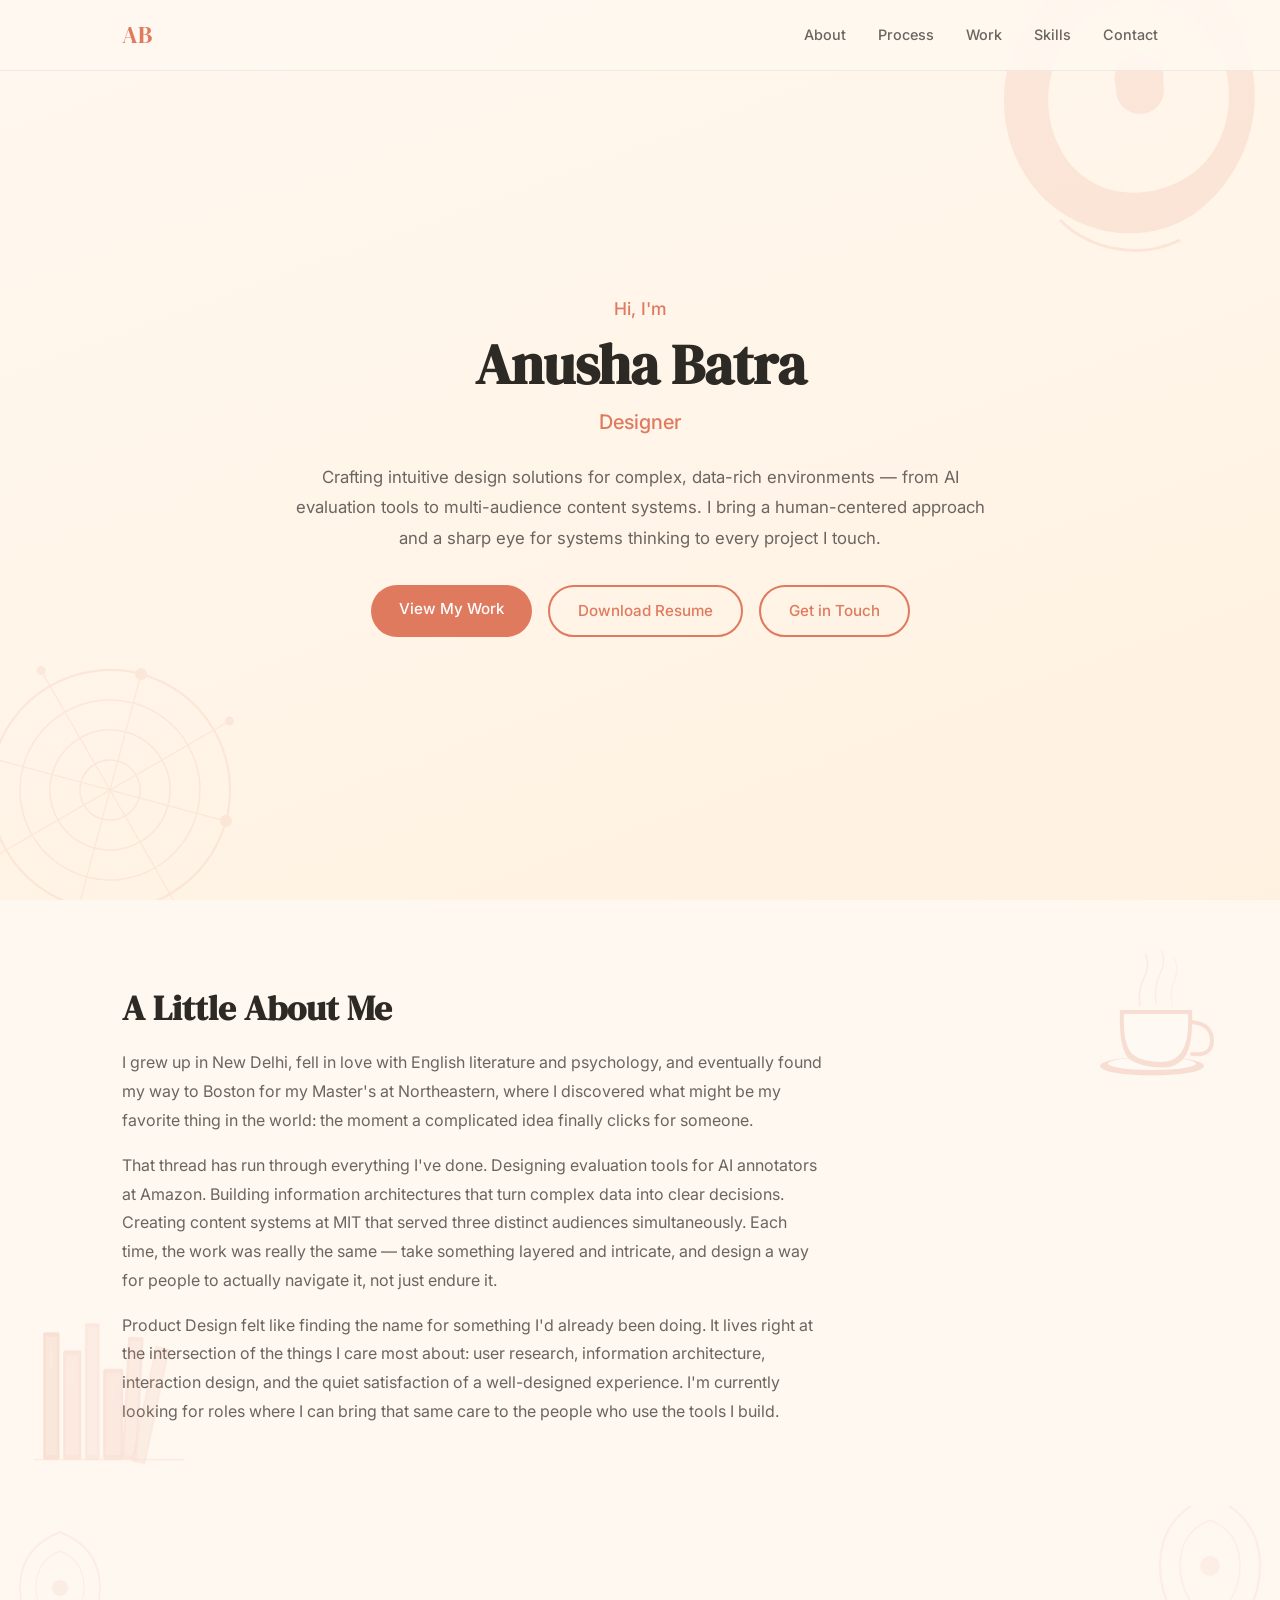
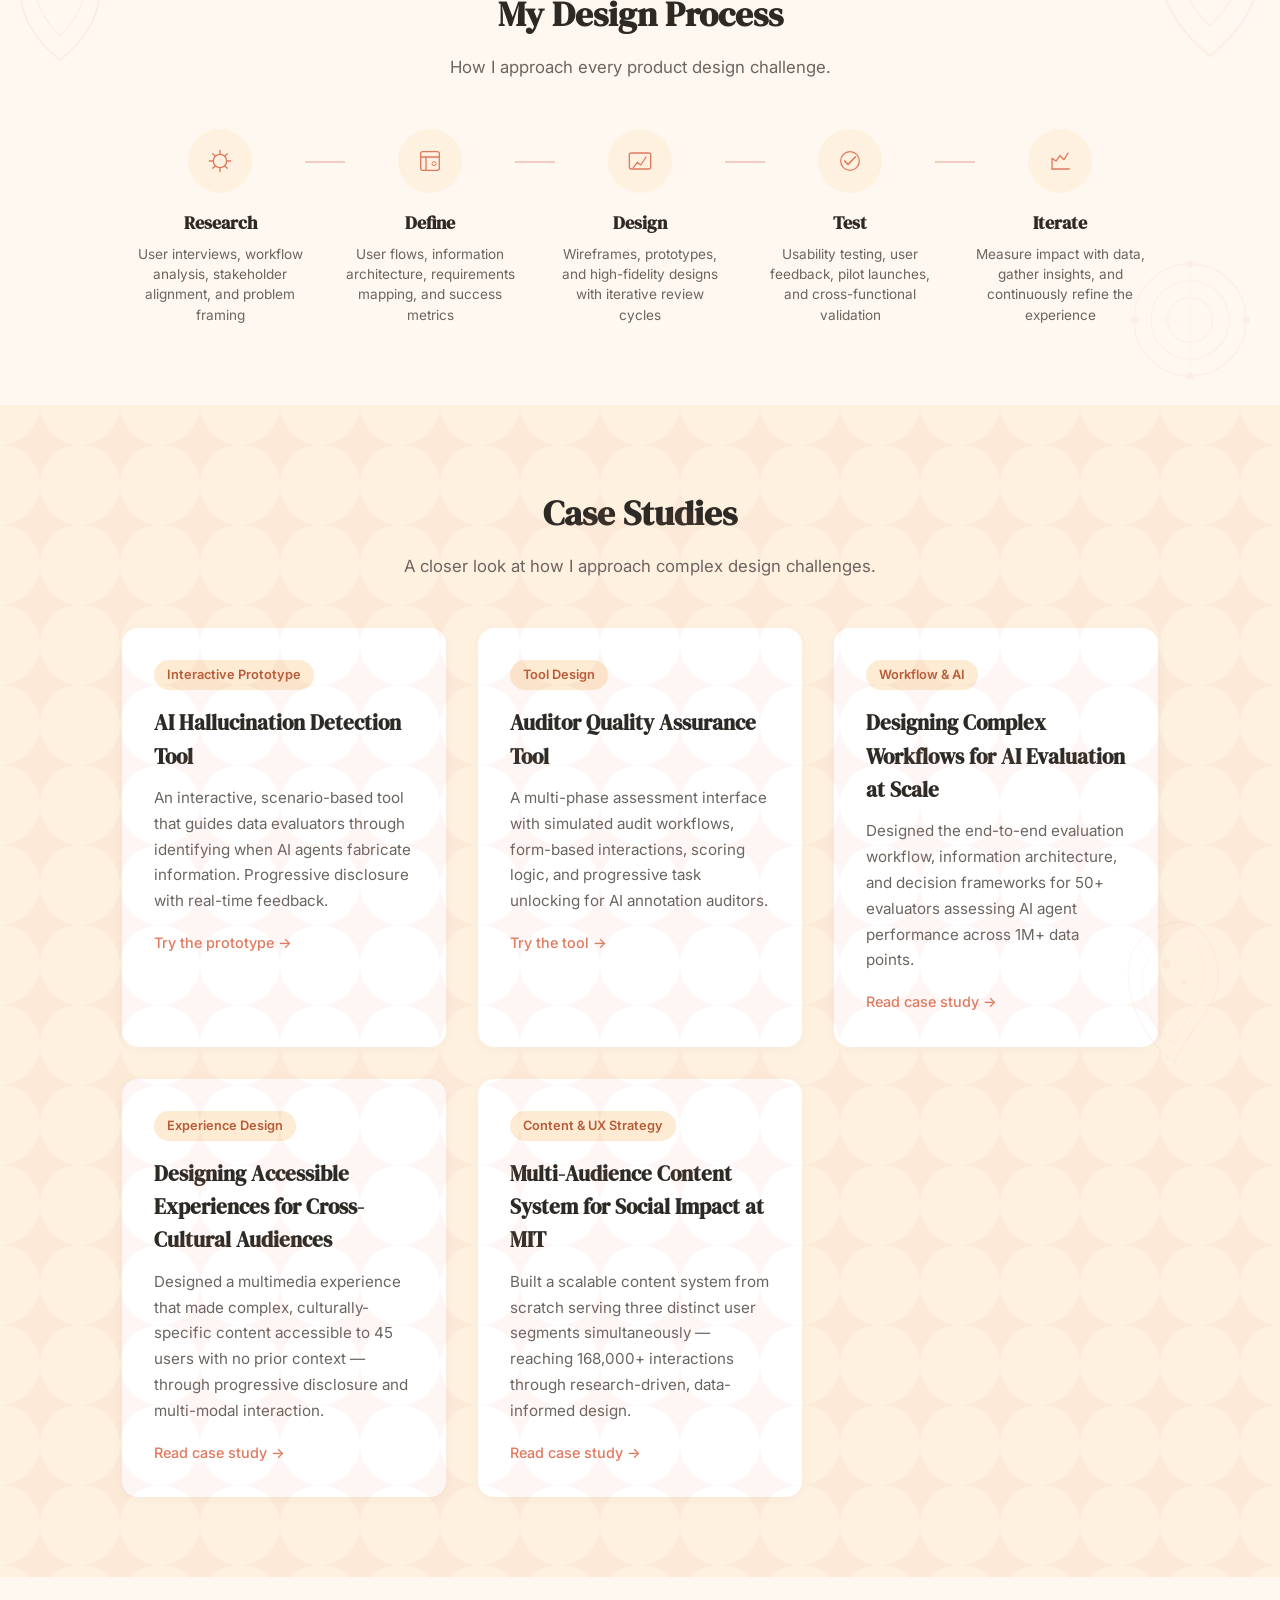
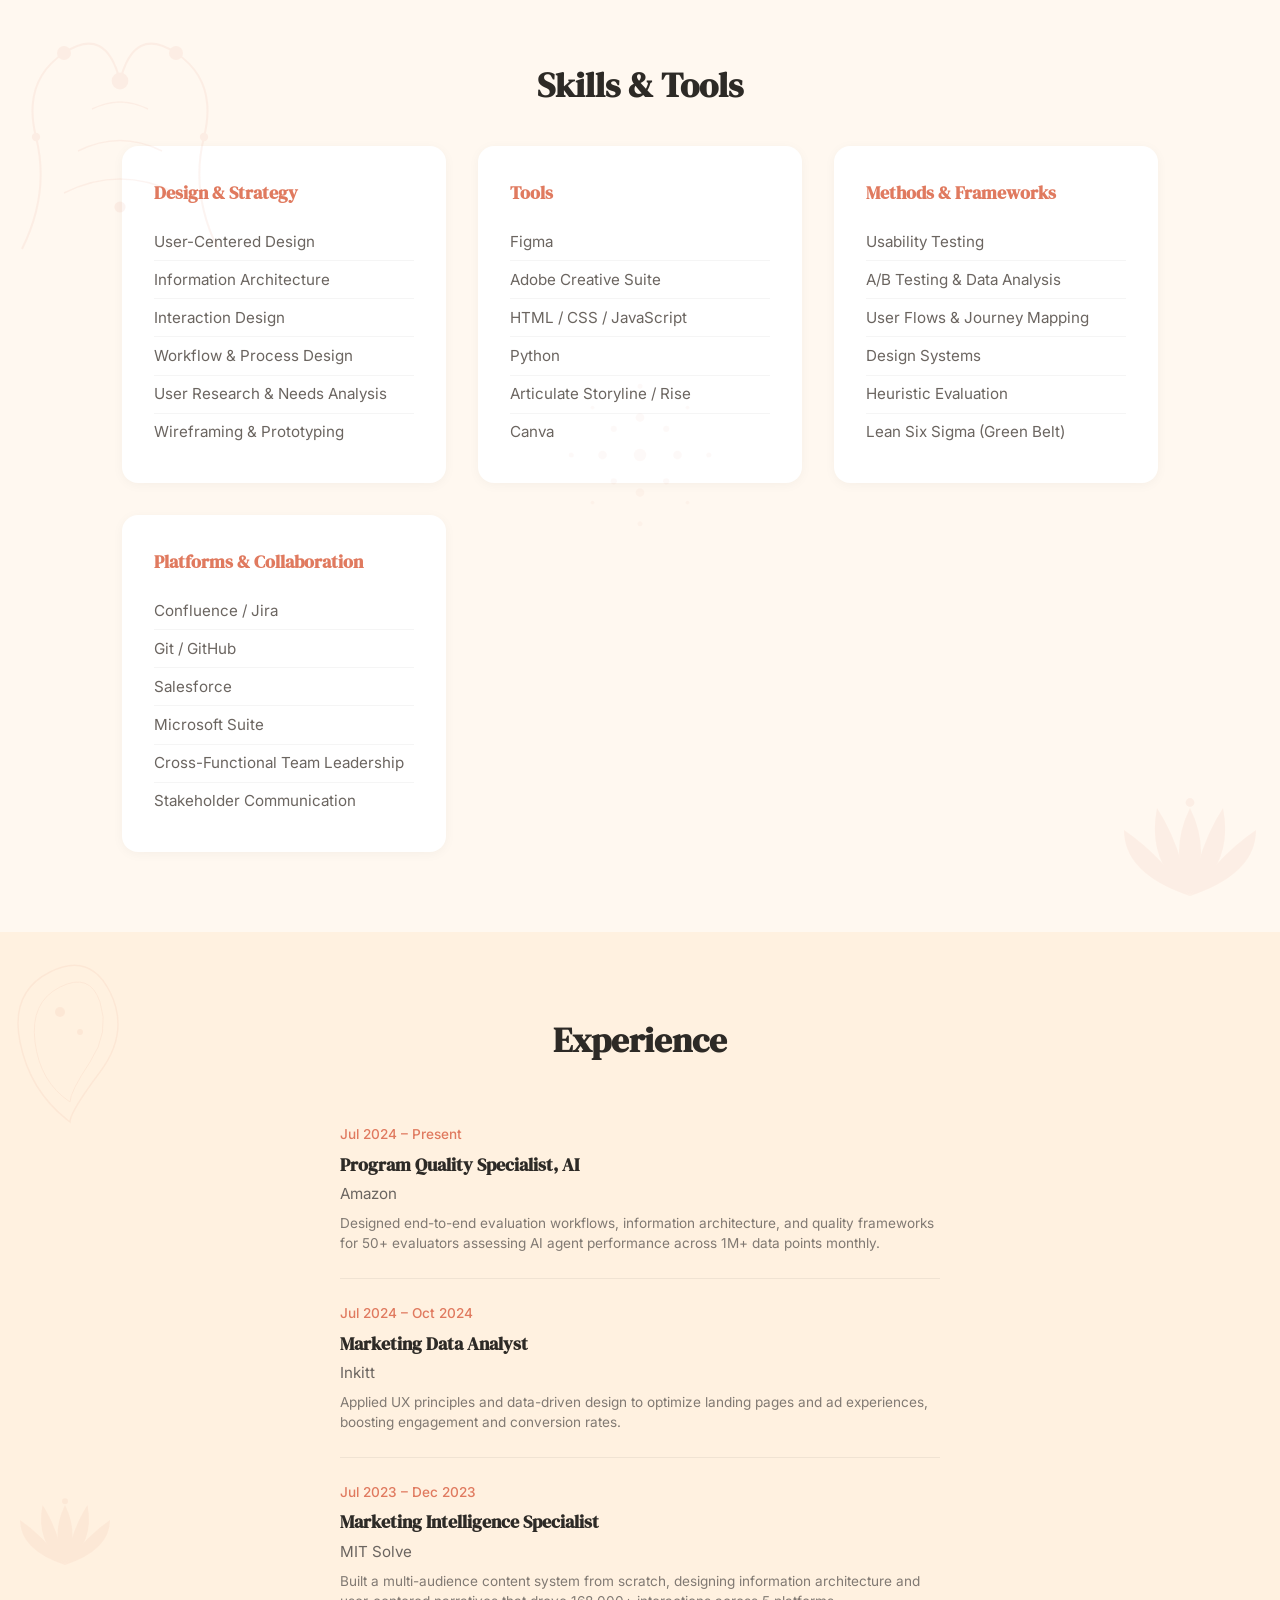
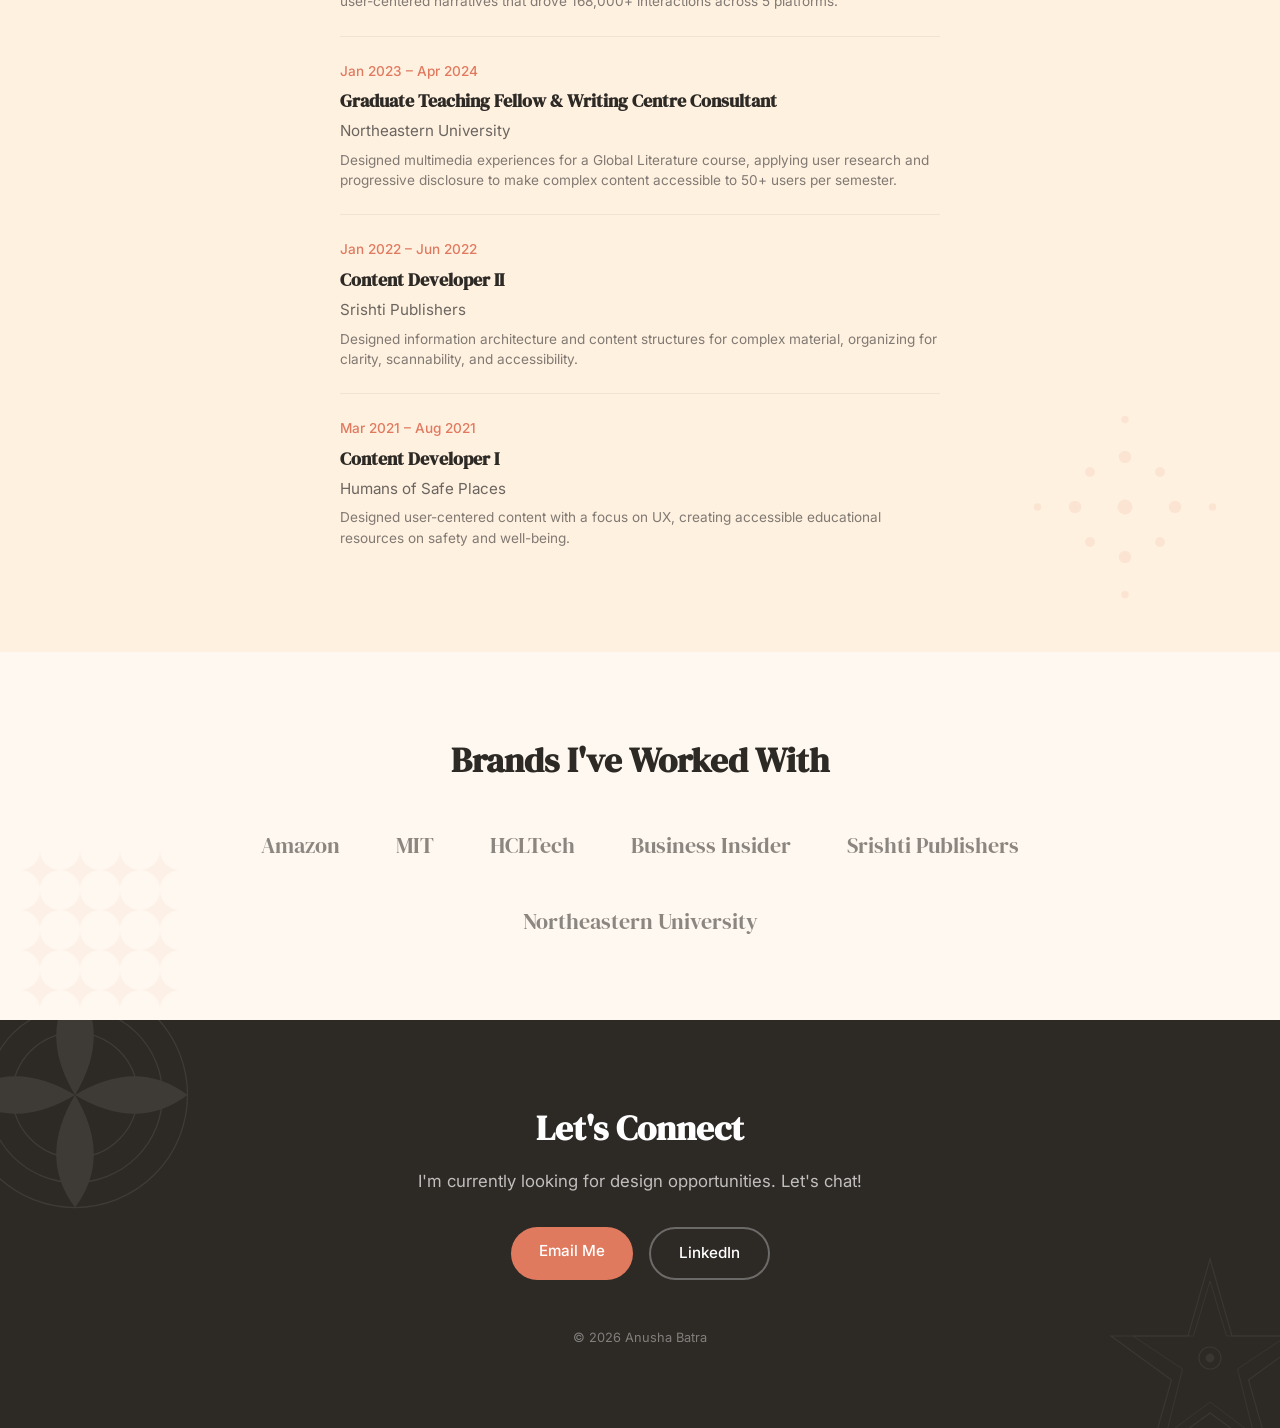
==== commit e983cea6: "Update index.html" ====
--- a/index.html
+++ b/index.html
@@ -3,7 +3,7 @@
 <head>
   <meta charset="UTF-8">
   <meta name="viewport" content="width=device-width, initial-scale=1.0">
-  <title>Anusha Batra | Learning Experience Designer</title>
+  <title>Anusha Batra | Designer</title>
   <link rel="stylesheet" href="styles.css">
   <link rel="preconnect" href="https://fonts.googleapis.com">
   <link rel="preconnect" href="https://fonts.gstatic.com" crossorigin>
@@ -24,14 +24,17 @@
   </nav>
 
   <header class="hero" id="about">
+    <div class="motif motif-hero-1" aria-hidden="true"></div>
+    <div class="motif motif-hero-2" aria-hidden="true"></div>
+    <div class="motif motif-hero-3" aria-hidden="true"></div>
     <div class="hero-content">
       <p class="hero-greeting">Hi, I'm</p>
       <h1 class="hero-name">Anusha Batra</h1>
-      <p class="hero-title">Learning Experience Designer</p>
+      <p class="hero-title">Designer</p>
       <p class="hero-bio">
-        Learning Experience Designer with a background in curriculum design, AI training frameworks, 
-        and data-driven storytelling. I turn complex information into clear, engaging learning 
-        experiences &mdash; backed by research, shaped by empathy.
+        Crafting intuitive design solutions for complex, data-rich environments &mdash; from 
+        AI evaluation tools to multi-audience content systems. I bring a human-centered approach 
+        and a sharp eye for systems thinking to every project I touch.
       </p>
       <div class="hero-cta">
         <a href="#work" class="btn btn-primary">View My Work</a>
@@ -47,21 +50,24 @@
         <div class="about-text">
           <h2 class="section-title" style="text-align:left;">A Little About Me</h2>
           <p>
-            I grew up in New Delhi, studied English literature and psychology, and moved to Boston 
-            to pursue my Master's at Northeastern — where I discovered that my favorite thing in 
-            the world is making complex ideas click for people.
+            I grew up in New Delhi, fell in love with English literature and psychology, and 
+            eventually found my way to Boston for my Master's at Northeastern, where I discovered 
+            what might be my favorite thing in the world: the moment a complicated idea finally 
+            clicks for someone.
           </p>
           <p>
-            Whether it's teaching Ghalib's poetry to students who've never heard Urdu, building 
-            training frameworks for AI evaluators at Amazon, or writing about social innovators 
-            at MIT — the thread is always the same: I take something complicated and design a 
-            way for people to actually learn it.
+            That thread has run through everything I've done. Designing evaluation tools for AI 
+            annotators at Amazon. Building information architectures that turn complex data into 
+            clear decisions. Creating content systems at MIT that served three distinct audiences 
+            simultaneously. Each time, the work was really the same &mdash; take something layered 
+            and intricate, and design a way for people to actually navigate it, not just endure it.
           </p>
           <p>
-            That's what drew me to Learning Experience Design. It sits right at the intersection 
-            of everything I love — storytelling, structure, empathy, and problem-solving. I'm 
-            currently looking for full-time LXD roles where I can design learning experiences 
-            that make a real difference for learners.
+            Product Design felt like finding the name for something I'd already been doing. It 
+            lives right at the intersection of the things I care most about: user research, 
+            information architecture, interaction design, and the quiet satisfaction of a 
+            well-designed experience. I'm currently looking for roles where I can 
+            bring that same care to the people who use the tools I build.
           </p>
         </div>
       </div>
@@ -73,7 +79,7 @@
     <div class="motif motif-process-2" aria-hidden="true"></div>
     <div class="section-container">
       <h2 class="section-title">My Design Process</h2>
-      <p class="section-subtitle">How I approach every learning design challenge.</p>
+      <p class="section-subtitle">How I approach every product design challenge.</p>
       <div class="process-track">
         <div class="process-step">
           <div class="process-icon">
@@ -82,8 +88,8 @@
               <path d="M24 14V8M24 40v-6M34 24h6M8 24h6M31 17l4-4M13 35l4-4M31 31l4 4M13 13l4 4" stroke="currentColor" stroke-width="2" stroke-linecap="round"/>
             </svg>
           </div>
-          <h3 class="process-label">Discover</h3>
-          <p class="process-desc">Stakeholder interviews, learner analysis, content audits, and gap identification</p>
+          <h3 class="process-label">Research</h3>
+          <p class="process-desc">User interviews, workflow analysis, stakeholder alignment, and problem framing</p>
         </div>
         <div class="process-connector" aria-hidden="true"></div>
         <div class="process-step">
@@ -94,8 +100,8 @@
               <circle cx="30" cy="28" r="3" stroke="currentColor" stroke-width="1.5"/>
             </svg>
           </div>
-          <h3 class="process-label">Design</h3>
-          <p class="process-desc">Learning objectives (Bloom's), lesson flow (Gagn&eacute;'s Events), storyboards, and prototypes</p>
+          <h3 class="process-label">Define</h3>
+          <p class="process-desc">User flows, information architecture, requirements mapping, and success metrics</p>
         </div>
         <div class="process-connector" aria-hidden="true"></div>
         <div class="process-step">
@@ -105,8 +111,8 @@
               <rect x="8" y="12" width="32" height="24" rx="3" stroke="currentColor" stroke-width="2"/>
             </svg>
           </div>
-          <h3 class="process-label">Develop</h3>
-          <p class="process-desc">Build in Articulate Storyline/Rise, Adobe Suite, with iterative review cycles</p>
+          <h3 class="process-label">Design</h3>
+          <p class="process-desc">Wireframes, prototypes, and high-fidelity designs with iterative review cycles</p>
         </div>
         <div class="process-connector" aria-hidden="true"></div>
         <div class="process-step">
@@ -116,8 +122,8 @@
               <circle cx="24" cy="24" r="14" stroke="currentColor" stroke-width="2"/>
             </svg>
           </div>
-          <h3 class="process-label">Implement</h3>
-          <p class="process-desc">Pilot with learners, gather feedback, train facilitators, and launch</p>
+          <h3 class="process-label">Test</h3>
+          <p class="process-desc">Usability testing, user feedback, pilot launches, and cross-functional validation</p>
         </div>
         <div class="process-connector" aria-hidden="true"></div>
         <div class="process-step">
@@ -127,8 +133,8 @@
               <path d="M12 36h26" stroke="currentColor" stroke-width="2" stroke-linecap="round"/>
             </svg>
           </div>
-          <h3 class="process-label">Evaluate</h3>
-          <p class="process-desc">Measure impact using the Kirkpatrick Model, iterate based on data</p>
+          <h3 class="process-label">Iterate</h3>
+          <p class="process-desc">Measure impact with data, gather insights, and continuously refine the experience</p>
         </div>
       </div>
     </div>
@@ -138,28 +144,42 @@
     <div class="motif motif-work-1" aria-hidden="true"></div>
     <div class="section-container">
       <h2 class="section-title">Case Studies</h2>
-      <p class="section-subtitle">A closer look at how I approach learning design challenges.</p>
+      <p class="section-subtitle">A closer look at how I approach complex design challenges.</p>
 
       <div class="case-studies-grid">
         <article class="case-card">
           <a href="sample-course.html" class="case-card-link">
-          <div class="case-tag">Sample Course</div>
-          <h3 class="case-title">Identifying AI Hallucinations</h3>
-          <p class="case-summary">
-            An interactive micro-course teaching data evaluators to spot when AI agents 
-            fabricate information. Scenario-based with knowledge checks.
-          </p>
-          <span class="case-link">Try the course &rarr;</span>
+          <div class="case-tag">Interactive Prototype</div>
+          <h3 class="case-title">AI Hallucination Detection Tool</h3>
+          <p class="case-summary">
+            An interactive, scenario-based tool that guides data evaluators through 
+            identifying when AI agents fabricate information. Progressive disclosure 
+            with real-time feedback.
+          </p>
+          <span class="case-link">Try the prototype &rarr;</span>
+          </a>
+        </article>
+
+        <article class="case-card">
+          <a href="audit-test/index.html" class="case-card-link">
+          <div class="case-tag">Tool Design</div>
+          <h3 class="case-title">Auditor Quality Assurance Tool</h3>
+          <p class="case-summary">
+            A multi-phase assessment interface with simulated audit workflows, 
+            form-based interactions, scoring logic, and progressive task unlocking 
+            for AI annotation auditors.
+          </p>
+          <span class="case-link">Try the tool &rarr;</span>
           </a>
         </article>
 
         <article class="case-card">
           <a href="case-study-1.html" class="case-card-link">
-          <div class="case-tag">AI &amp; Learning</div>
-          <h3 class="case-title">Designing Training for AI Agent Annotation</h3>
-          <p class="case-summary">
-            Built comprehensive annotation guidelines and a learning framework to help 50+ evaluators 
-            accurately assess AI agent performance across complex web-based workflows.
+          <div class="case-tag">Workflow &amp; AI</div>
+          <h3 class="case-title">Designing Complex Workflows for AI Evaluation at Scale</h3>
+          <p class="case-summary">
+            Designed the end-to-end evaluation workflow, information architecture, and decision 
+            frameworks for 50+ evaluators assessing AI agent performance across 1M+ data points.
           </p>
           <span class="case-link">Read case study &rarr;</span>
           </a>
@@ -167,11 +187,12 @@
 
         <article class="case-card">
           <a href="case-study-2.html" class="case-card-link">
-          <div class="case-tag">Curriculum Design</div>
-          <h3 class="case-title">Making Ghalib Accessible: Urdu Poetry for Global Learners</h3>
-          <p class="case-summary">
-            Designed a multimedia learning experience to help 45 undergrads with no South Asian 
-            literary background engage deeply with Urdu poetry.
+          <div class="case-tag">Experience Design</div>
+          <h3 class="case-title">Designing Accessible Experiences for Cross-Cultural Audiences</h3>
+          <p class="case-summary">
+            Designed a multimedia experience that made complex, culturally-specific content 
+            accessible to 45 users with no prior context &mdash; through progressive disclosure 
+            and multi-modal interaction.
           </p>
           <span class="case-link">Read case study &rarr;</span>
           </a>
@@ -179,11 +200,12 @@
 
         <article class="case-card">
           <a href="case-study-3.html" class="case-card-link">
-          <div class="case-tag">Content Strategy &amp; Education</div>
-          <h3 class="case-title">Educational Storytelling for Social Impact at MIT Solve</h3>
-          <p class="case-summary">
-            Built a content strategy from scratch to educate diverse audiences about global 
-            innovators — reaching 168,000+ interactions through research-driven storytelling.
+          <div class="case-tag">Content &amp; UX Strategy</div>
+          <h3 class="case-title">Multi-Audience Content System for Social Impact at MIT</h3>
+          <p class="case-summary">
+            Built a scalable content system from scratch serving three distinct user segments 
+            simultaneously &mdash; reaching 168,000+ interactions through research-driven, 
+            data-informed design.
           </p>
           <span class="case-link">Read case study &rarr;</span>
           </a>
@@ -198,47 +220,47 @@
       <h2 class="section-title">Skills &amp; Tools</h2>
       <div class="skills-grid">
         <div class="skill-group">
-          <h3 class="skill-group-title">Design &amp; Development</h3>
+          <h3 class="skill-group-title">Design &amp; Strategy</h3>
           <ul class="skill-list">
-            <li>Curriculum Design</li>
-            <li>Instructional Design (ADDIE / SAM)</li>
-            <li>Learning Experience Design</li>
-            <li>Content Strategy</li>
-            <li>Needs Analysis</li>
-            <li>Storyboarding &amp; Prototyping</li>
+            <li>User-Centered Design</li>
+            <li>Information Architecture</li>
+            <li>Interaction Design</li>
+            <li>Workflow &amp; Process Design</li>
+            <li>User Research &amp; Needs Analysis</li>
+            <li>Wireframing &amp; Prototyping</li>
           </ul>
         </div>
         <div class="skill-group">
-          <h3 class="skill-group-title">Authoring &amp; Creative Tools</h3>
+          <h3 class="skill-group-title">Tools</h3>
           <ul class="skill-list">
-            <li>Articulate Storyline</li>
-            <li>Articulate Rise</li>
+            <li>Figma</li>
             <li>Adobe Creative Suite</li>
-            <li>Madcap Flare</li>
-            <li>HTML / CSS / XML</li>
+            <li>HTML / CSS / JavaScript</li>
+            <li>Python</li>
+            <li>Articulate Storyline / Rise</li>
             <li>Canva</li>
           </ul>
         </div>
         <div class="skill-group">
-          <h3 class="skill-group-title">Frameworks &amp; Methods</h3>
+          <h3 class="skill-group-title">Methods &amp; Frameworks</h3>
           <ul class="skill-list">
-            <li>Bloom's Taxonomy</li>
-            <li>Gagn&eacute;'s Nine Events of Instruction</li>
-            <li>Kirkpatrick Evaluation Model</li>
-            <li>Adult Learning Theory (Andragogy)</li>
+            <li>Usability Testing</li>
+            <li>A/B Testing &amp; Data Analysis</li>
+            <li>User Flows &amp; Journey Mapping</li>
+            <li>Design Systems</li>
+            <li>Heuristic Evaluation</li>
             <li>Lean Six Sigma (Green Belt)</li>
-            <li>A/B Testing &amp; Data Analysis</li>
           </ul>
         </div>
         <div class="skill-group">
           <h3 class="skill-group-title">Platforms &amp; Collaboration</h3>
           <ul class="skill-list">
             <li>Confluence / Jira</li>
-            <li>SharePoint</li>
+            <li>Git / GitHub</li>
             <li>Salesforce</li>
             <li>Microsoft Suite</li>
-            <li>Git</li>
-            <li>LMS Administration</li>
+            <li>Cross-Functional Team Leadership</li>
+            <li>Stakeholder Communication</li>
           </ul>
         </div>
       </div>
@@ -254,31 +276,31 @@
           <div class="timeline-date">Jul 2024 &ndash; Present</div>
           <h3 class="timeline-role">Program Quality Specialist, AI</h3>
           <p class="timeline-company">Amazon</p>
-          <p class="timeline-desc">Designed training guidelines and evaluation frameworks for 50+ data evaluators assessing AI agent performance across 1M+ data points monthly.</p>
+          <p class="timeline-desc">Designed end-to-end evaluation workflows, information architecture, and quality frameworks for 50+ evaluators assessing AI agent performance across 1M+ data points monthly.</p>
         </div>
         <div class="timeline-item">
           <div class="timeline-date">Jul 2024 &ndash; Oct 2024</div>
           <h3 class="timeline-role">Marketing Data Analyst</h3>
           <p class="timeline-company">Inkitt</p>
-          <p class="timeline-desc">Developed data-driven ad copy and applied UX principles to optimize landing pages, boosting engagement and conversion rates.</p>
+          <p class="timeline-desc">Applied UX principles and data-driven design to optimize landing pages and ad experiences, boosting engagement and conversion rates.</p>
         </div>
         <div class="timeline-item">
           <div class="timeline-date">Jul 2023 &ndash; Dec 2023</div>
           <h3 class="timeline-role">Marketing Intelligence Specialist</h3>
           <p class="timeline-company">MIT Solve</p>
-          <p class="timeline-desc">Built a content strategy from scratch, authoring educational articles on social impact innovators that drove 168,000+ interactions.</p>
+          <p class="timeline-desc">Built a multi-audience content system from scratch, designing information architecture and user-centered narratives that drove 168,000+ interactions across 5 platforms.</p>
         </div>
         <div class="timeline-item">
           <div class="timeline-date">Jan 2023 &ndash; Apr 2024</div>
           <h3 class="timeline-role">Graduate Teaching Fellow &amp; Writing Centre Consultant</h3>
           <p class="timeline-company">Northeastern University</p>
-          <p class="timeline-desc">Designed multimedia curriculum for a Global Literature course and facilitated 1-on-1 learning consultations for 50+ students per semester.</p>
+          <p class="timeline-desc">Designed multimedia experiences for a Global Literature course, applying user research and progressive disclosure to make complex content accessible to 50+ users per semester.</p>
         </div>
         <div class="timeline-item">
           <div class="timeline-date">Jan 2022 &ndash; Jun 2022</div>
           <h3 class="timeline-role">Content Developer II</h3>
           <p class="timeline-company">Srishti Publishers</p>
-          <p class="timeline-desc">Structured and developed content using information architecture principles, organizing complex material for clarity and accessibility.</p>
+          <p class="timeline-desc">Designed information architecture and content structures for complex material, organizing for clarity, scannability, and accessibility.</p>
         </div>
         <div class="timeline-item">
           <div class="timeline-date">Mar 2021 &ndash; Aug 2021</div>
@@ -308,7 +330,7 @@
   <footer class="footer" id="contact">
     <div class="section-container">
       <h2 class="section-title">Let's Connect</h2>
-      <p class="footer-text">I'm currently looking for Learning Experience Design opportunities. Let's chat!</p>
+      <p class="footer-text">I'm currently looking for design opportunities. Let's chat!</p>
       <div class="footer-links">
         <a href="mailto:anusha.batra2009@gmail.com" class="btn btn-primary">Email Me</a>
         <a href="https://www.linkedin.com/in/anusha-batra/" target="_blank" rel="noopener noreferrer" class="btn btn-secondary">LinkedIn</a>
